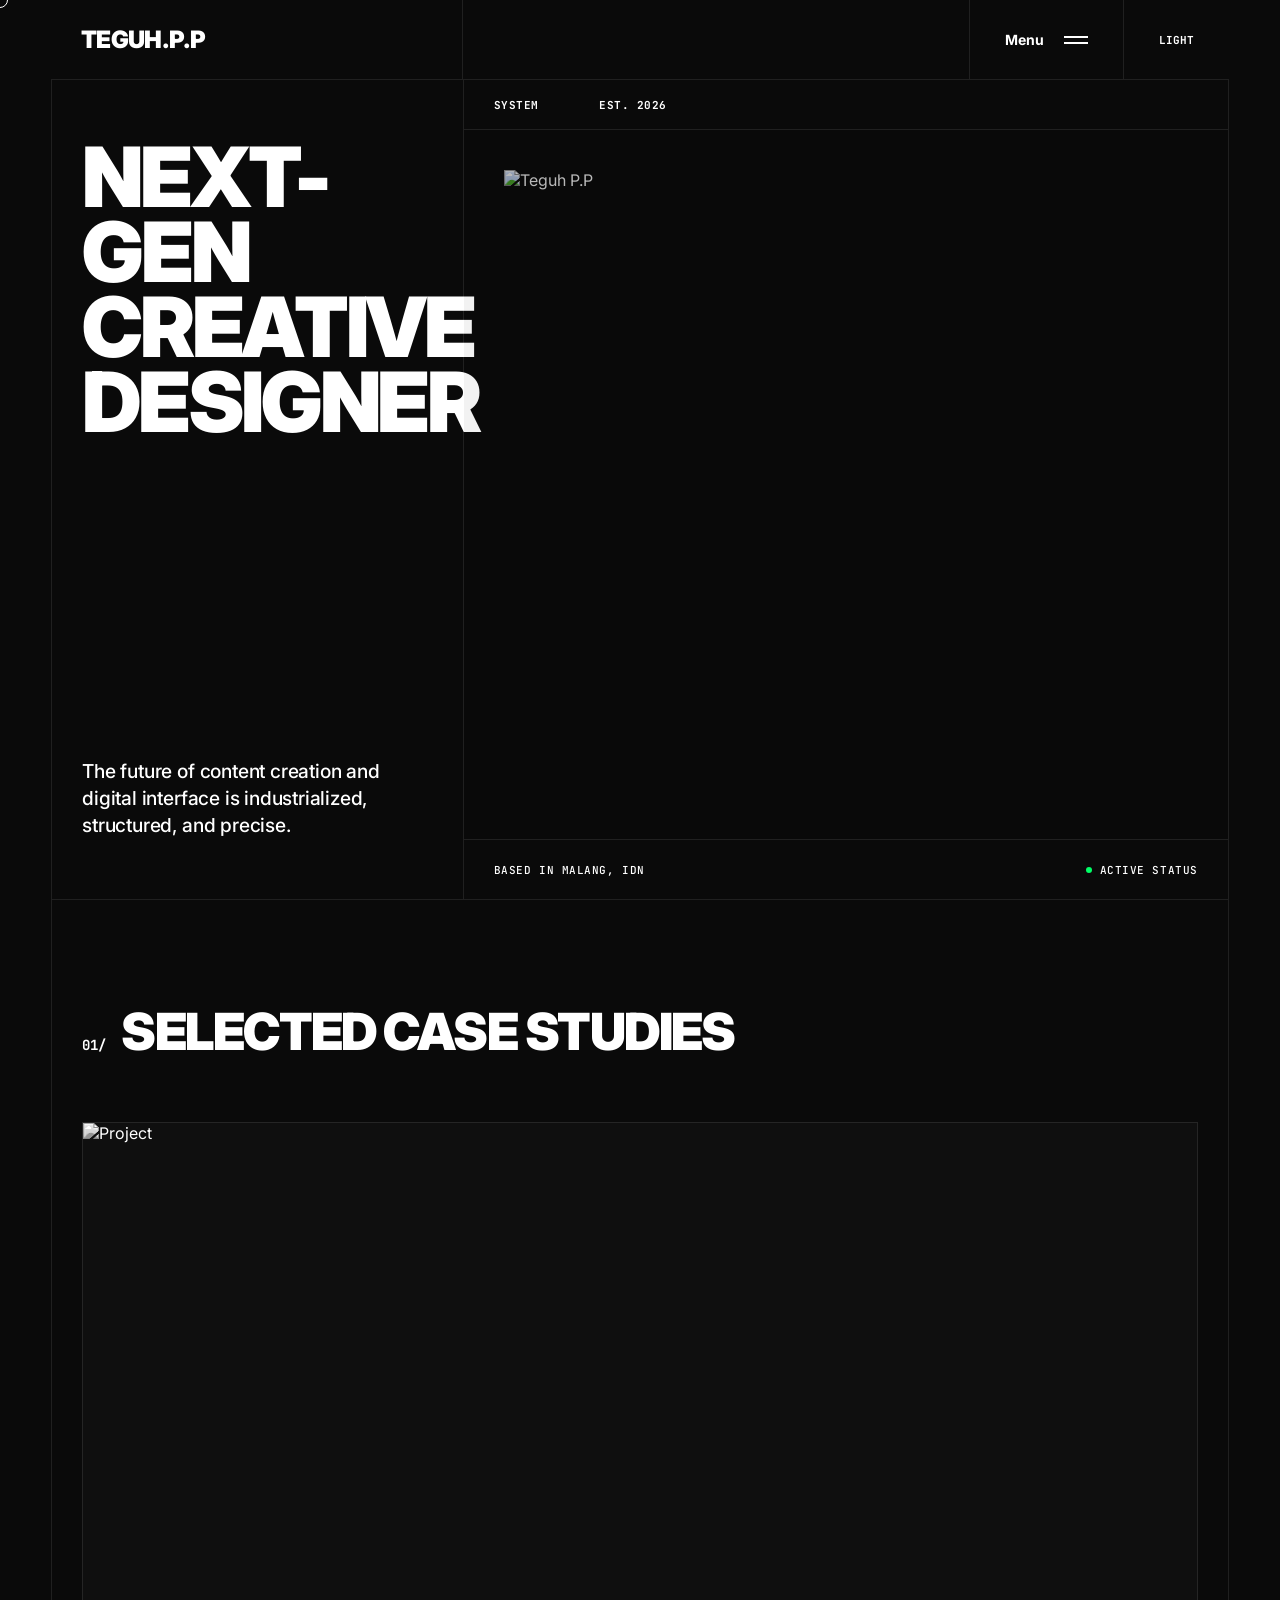
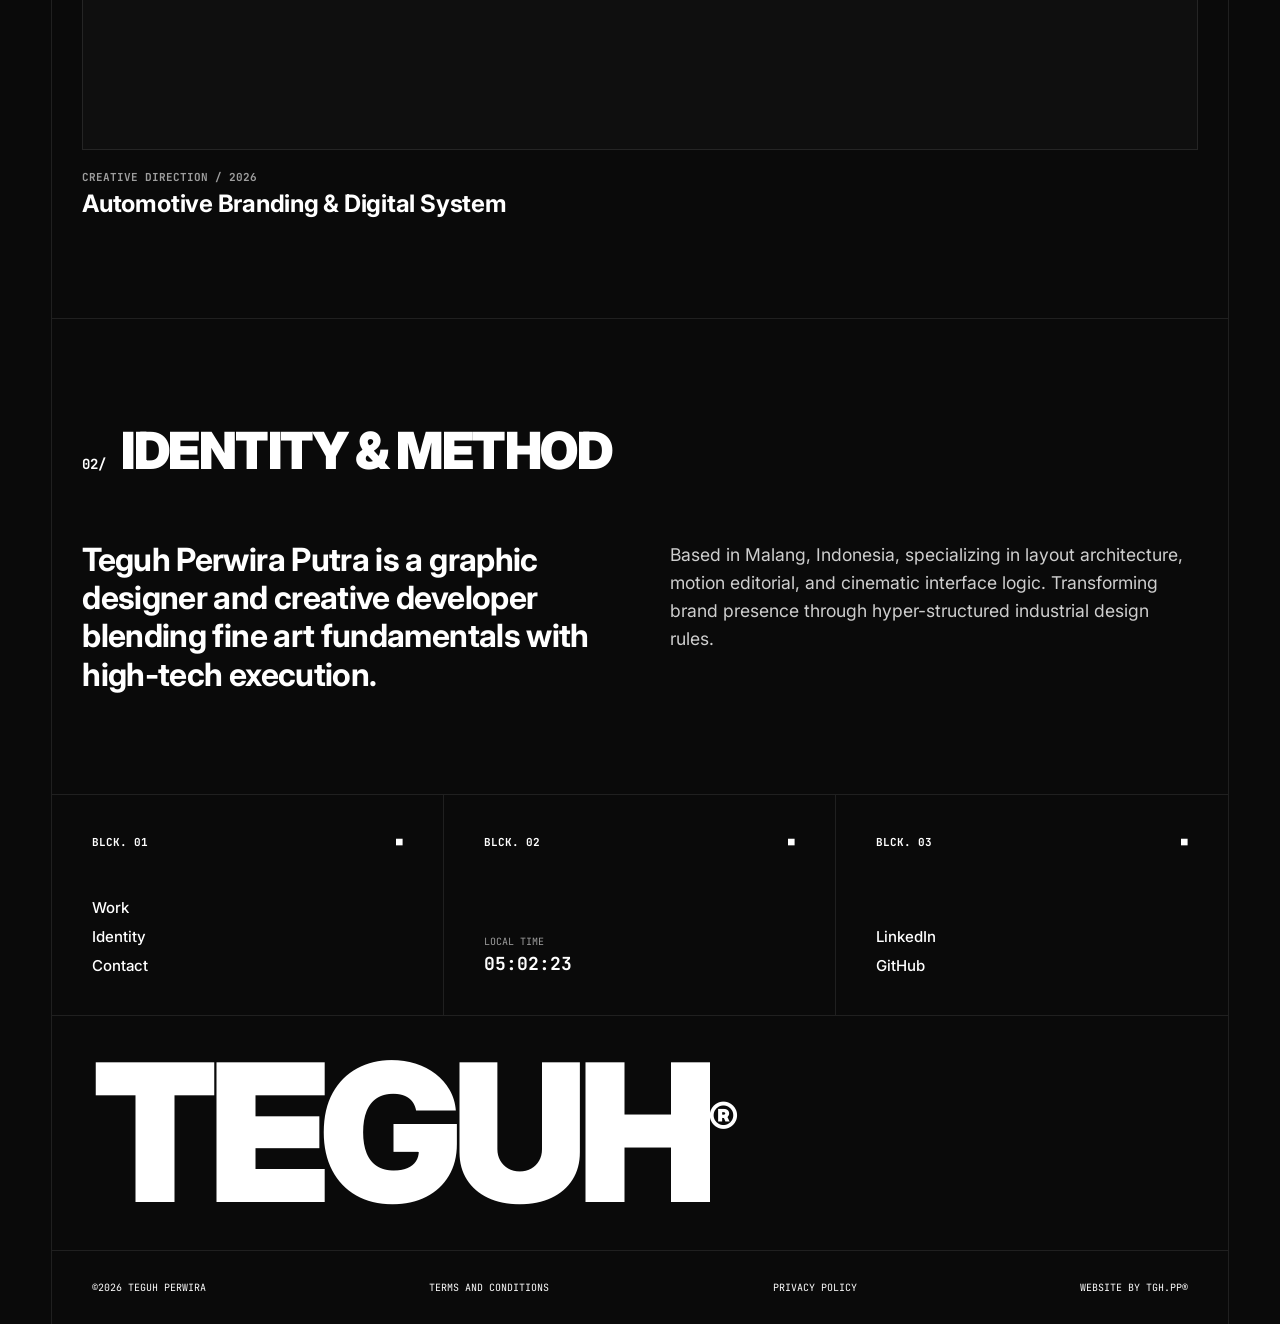
==== index.html @ 25249e23 "Update index.html" ====
<!DOCTYPE html>
<html lang="id" data-theme="dark">
<head>
    <meta charset="UTF-8">
    <meta name="viewport" content="width=device-width, initial-scale=1.0">
    <title>Teguh.P.P | Portfolio</title>
    
    <link rel="icon" type="image/png" href="assets/images/favicon.png">
    
    <link href="https://fonts.googleapis.com/css2?family=Inter:wght@400;700;900&family=JetBrains+Mono:wght@400;500;700&display=swap" rel="stylesheet">
    <link rel="stylesheet" href="style.css">
</head>
<body>
    <div class="noise-overlay"></div>
    <div class="custom-cursor"></div>

    <div class="menu-overlay">
        <div class="menu-overlay-header">
            <a href="#" class="logo-branding" style="padding-left: 30px; display: flex; align-items: center;">
                <img src="assets/images/logo.png" alt="Logo Teguh P.P" style="height: 32px; width: auto;">
            </a>
            <div class="close-menu-btn" id="closeMenu">
                <span class="menu-text">CLOSE</span>
                <div class="close-icon">✕</div>
            </div>
        </div>
        <div class="menu-overlay-content">
            <div class="overlay-grid-cell">
                <span class="cell-index">01/</span>
                <a href="#work" class="overlay-menu-link">SELECTED WORKS</a>
            </div>
            <div class="overlay-grid-cell">
                <span class="cell-index">02/</span>
                <a href="#about" class="overlay-menu-link">ABOUT IDENTITY</a>
            </div>
            <div class="overlay-grid-cell">
                <span class="cell-index">03/</span>
                <a href="mailto:email@kamu.com" class="overlay-menu-link">START PROJECT</a>
            </div>
        </div>
    </div>

    <div class="container">
        
        <nav class="navbar">
            <div class="nav-left">
                <a href="#" class="logo-branding">Teguh.P.P</a>
            </div>
            <div class="nav-right">
                <div class="nav-block-menu" id="openMenu">
                    <span class="menu-text">Menu</span>
                    <div class="burger-icon">
                        <span></span>
                        <span></span>
                    </div>
                </div>
                <button class="theme-toggle-nav" id="themeToggle">LIGHT</button>
            </div>
        </nav>

        <header class="hero-split">
            <div class="hero-left-cell">
                <div class="hero-main-titles">
                    <h1 class="hero-huge-title">Next-Gen</h1>
                    <h1 class="hero-huge-title">Creative</h1>
                    <h1 class="hero-huge-title">Designer</h1>
                </div>
                <div class="hero-left-footer">
                    <p class="hero-sub-paragraph">
                        The future of content creation and digital interface is industrialized, structured, and precise.
                    </p>
                </div>
            </div>

            <div class="hero-right-cell">
                <div class="hero-meta-header">
                    <span class="meta-label">SYSTEM</span>
                    <span class="meta-label">EST. 2026</span>
                </div>
                
                <div class="hero-gif-container">
                    <img src="assets/images/giff.gif" alt="Teguh P.P " class="hero-gif-media">
                </div>
                
                <div class="hero-meta-footer">
                    <div class="meta-info-sub">BASED IN MALANG, IDN</div>
                    <div class="meta-status-wrap">
                        <div class="status-dot"></div>
                        <span class="meta-info-sub">ACTIVE STATUS</span>
                    </div>
                </div>
            </div>
        </header>

        <section id="work" class="section">
            <div class="section-header">
                <span class="section-index">01/</span>
                <h2 class="section-title">Selected Case Studies</h2>
            </div>
            <div class="work-grid">
                <div class="project-card">
                    <div class="work-img-wrapper">
                        <img src="https://images.unsplash.com/photo-1618005182384-a83a8bd57fbe?q=80&width=1200" alt="Project">
                    </div>
                    <div class="project-meta">
                        <span class="label-mono">CREATIVE DIRECTION / 2026</span>
                        <h3>Automotive Branding & Digital System</h3>
                    </div>
                </div>
            </div>
        </section>

        <section id="about" class="section">
            <div class="section-header">
                <span class="section-index">02/</span>
                <h2 class="section-title">Identity & Method</h2>
            </div>
            <div class="about-split">
                <div class="about-left">
                    <p class="about-bold-text">
                        Teguh Perwira Putra is a graphic designer and creative developer blending fine art fundamentals with high-tech execution.
                    </p>
                </div>
                <div class="about-right">
                    <p class="about-description">
                        Based in Malang, Indonesia, specializing in layout architecture, motion editorial, and cinematic interface logic. Transforming brand presence through hyper-structured industrial design rules.
                    </p>
                </div>
            </div>
        </section>

        <footer class="footer">
            <div class="footer-grid">
                <div class="footer-cell">
                    <div class="cell-header"><span class="cell-index">BLCK. 01</span><span class="cell-dot">■</span></div>
                    <div class="cell-links">
                        <a href="#work">Work</a>
                        <a href="#about">Identity</a>
                        <a href="mailto:email@kamu.com">Contact</a>
                    </div>
                </div>
                <div class="footer-cell">
                    <div class="cell-header"><span class="cell-index">BLCK. 02</span><span class="cell-dot">■</span></div>
                    <div class="cell-links">
                        <div class="live-clock-wrapper">
                            <span class="clock-label">LOCAL TIME</span>
                            <span id="liveClock" class="clock-time">00:00:00</span>
                        </div>
                    </div>
                </div>
                <div class="footer-cell">
                    <div class="cell-header"><span class="cell-index">BLCK. 03</span><span class="cell-dot">■</span></div>
                    <div class="cell-links">
                        <a href="https://linkedin.com" target="_blank">LinkedIn</a>
                        <a href="https://github.com" target="_blank">GitHub</a>
                    </div>
                </div>
            </div>
            <div class="footer-brand-wrap">
                <h2 class="footer-brand-text">Teguh<span>®</span></h2>
            </div>
            <div class="footer-meta-bar">
                <div class="meta-item">©2026 TEGUH PERWIRA</div>
                <div class="meta-item">TERMS AND CONDITIONS</div>
                <div class="meta-item">PRIVACY POLICY</div>
                <div class="meta-item">WEBSITE BY TGH.PP®</div>
            </div>
        </footer>

    </div> <button id="backToTop">UP</button>

    <script src="script.js"></script>
</body>
</html>
---- style.css ----
/* ==========================================================================
   1. GLOBAL VARIABLES & CORE STYLES
   ========================================================================== */
:root {
    --bg-color: #0a0a0a;
    --text-color: #ffffff;
    --accent: #00ff66; 
    --border-color: rgba(255, 255, 255, 0.09);
    --font-main: 'Inter', sans-serif;
    --font-mono: 'JetBrains Mono', monospace;
    --padding-x: 4%;
    --ease: cubic-bezier(0.16, 1, 0.3, 1);
    --gif-brightness: brightness(0.7) contrast(1.1);
}

/* THEME SWITCH: LIGHT MODE (BACKGROUND MERAH ENERBLOCK) */
[data-theme="light"] {
    --bg-color: #ff3b30; 
    --text-color: #000000; 
    --accent: #ffffff; 
    --border-color: #000000; 
    --gif-brightness: brightness(0.9) contrast(1);
}

* { margin: 0; padding: 0; box-sizing: border-box; }

body {
    background-color: var(--bg-color);
    color: var(--text-color);
    font-family: var(--font-main);
    transition: background-color 0.5s var(--ease), color 0.5s var(--ease);
    overflow-x: hidden;
    -webkit-font-smoothing: antialiased;
}

.container { 
    width: 100%;
    border-left: 1px solid var(--border-color);
    border-right: 1px solid var(--border-color);
    max-width: calc(100vw - (var(--padding-x) * 2));
    margin: 0 auto;
    transition: border-color 0.5s var(--ease);
}

/* ==========================================================================
   2. FIXED NAVBAR
   ========================================================================== */
.navbar {
    position: fixed;
    top: 0;
    left: var(--padding-x);
    width: calc(100% - (var(--padding-x) * 2));
    height: 80px;
    display: flex;
    z-index: 10000;
    border-bottom: 1px solid var(--border-color);
    background: var(--bg-color);
    transition: all 0.5s var(--ease);
}

.nav-left {
    width: 35%; 
    height: 100%;
    display: flex;
    align-items: center;
    padding-left: 30px;
    border-right: 1px solid var(--border-color);
}

.logo-branding {
    font-family: var(--font-main);
    font-weight: 900;
    font-size: 24px;
    letter-spacing: -0.03em;
    text-transform: uppercase;
    color: var(--text-color);
    text-decoration: none;
}

.nav-right {
    width: 65%;
    height: 100%;
    display: flex;
    justify-content: flex-end;
    align-items: center;
}

.nav-block-menu {
    height: 100%;
    display: flex;
    align-items: center;
    gap: 20px;
    padding: 0 35px;
    border-left: 1px solid var(--border-color);
    cursor: pointer;
}

.menu-text {
    font-family: var(--font-main);
    font-size: 14px;
    font-weight: 700;
}

.burger-icon {
    width: 24px;
    height: 8px;
    display: flex;
    flex-direction: column;
    justify-content: space-between;
}

.burger-icon span {
    display: block;
    width: 100%;
    height: 2px;
    background-color: var(--text-color);
    transition: background-color 0.5s;
}

.theme-toggle-nav {
    background: transparent;
    border: none;
    border-left: 1px solid var(--border-color);
    color: var(--text-color);
    height: 100%;
    padding: 0 35px;
    font-family: var(--font-mono);
    font-size: 11px;
    font-weight: 700;
    cursor: pointer;
    transition: all 0.3s var(--ease);
}
.theme-toggle-nav:hover { background: var(--text-color); color: var(--bg-color); }

/* ==========================================================================
   3. ASIMETRIS SPLIT HERO SECTION
   ========================================================================== */
.hero-split {
    display: flex;
    width: 100%;
    min-height: 100vh;
    padding-top: 80px; 
    border-bottom: 1px solid var(--border-color);
}

.hero-left-cell {
    width: 35%;
    border-right: 1px solid var(--border-color);
    padding: 60px 30px;
    display: flex;
    flex-direction: column;
    justify-content: space-between; 
}

.hero-main-titles {
    display: flex;
    flex-direction: column;
}

.hero-huge-title {
    font-family: var(--font-main);
    font-size: clamp(2.5rem, 6.5vw, 6rem);
    font-weight: 900;
    line-height: 0.9;
    letter-spacing: -0.04em;
    text-transform: uppercase;
    margin: 0;
}

.hero-left-footer {
    margin-top: 40px;
}

.hero-sub-paragraph {
    font-size: clamp(1rem, 1.5vw, 1.3rem);
    line-height: 1.4;
    font-weight: 500;
    letter-spacing: -0.01em;
}

.hero-right-cell {
    width: 65%;
    display: flex;
    flex-direction: column;
}

.hero-meta-header {
    width: 100%;
    height: 50px;
    border-bottom: 1px solid var(--border-color);
    display: flex;
    align-items: center;
    padding: 0 30px;
    gap: 60px;
}

.meta-label {
    font-family: var(--font-mono);
    font-size: 11px;
    font-weight: 700;
    letter-spacing: 0.05em;
}

.hero-gif-container {
    flex-grow: 1; 
    width: 100%;
    position: relative;
    overflow: hidden;
    background-color: rgba(0,0,0,0.05);
    display: flex;
    align-items: center;
    justify-content: center;
    padding: 40px;
}

.hero-gif-media {
    width: 100%;
    height: 100%;
    object-fit: contain; 
    filter: var(--gif-brightness);
    transition: filter 0.5s var(--ease);
}

.hero-meta-footer {
    width: 100%;
    height: 60px;
    border-top: 1px solid var(--border-color);
    display: flex;
    justify-content: space-between;
    align-items: center;
    padding: 0 30px;
}

.meta-info-sub {
    font-family: var(--font-mono);
    font-size: 11px;
    font-weight: 500;
    letter-spacing: 0.05em;
}

.meta-status-wrap {
    display: flex;
    align-items: center;
    gap: 8px;
}

.status-dot {
    width: 6px; height: 6px;
    background-color: var(--accent);
    border-radius: 50%;
}

/* ==========================================================================
   4. SECTIONS CONTENT (WORK & ABOUT)
   ========================================================================== */
.section {
    width: 100%;
    padding: 100px 30px; 
    border-bottom: 1px solid var(--border-color);
}

.section-header {
    display: flex;
    align-items: baseline;
    gap: 15px;
    margin-bottom: 60px;
}

.section-index {
    font-family: var(--font-mono);
    font-size: 14px;
    font-weight: 700;
}

.section-title {
    font-family: var(--font-main);
    font-size: clamp(2rem, 4vw, 4rem);
    font-weight: 900;
    text-transform: uppercase;
    letter-spacing: -0.03em;
}

/* WORK PORTFOLIO GRID */
.work-grid {
    display: grid;
    grid-template-columns: 1fr; 
    width: 100%;
}

.project-card {
    width: 100%;
    cursor: pointer;
}

.work-img-wrapper {
    width: 100%;
    height: auto;
    aspect-ratio: 16 / 9; 
    overflow: hidden;
    border: 1px solid var(--border-color);
    background-color: rgba(255,255,255,0.02);
}

.work-img-wrapper img {
    width: 100%;
    height: 100%;
    object-fit: cover;
    filter: grayscale(1); 
    transition: filter 0.6s var(--ease), transform 0.6s var(--ease);
}

.project-card:hover .work-img-wrapper img {
    filter: grayscale(0); 
    transform: scale(1.02); 
}

.project-meta {
    margin-top: 20px;
    display: flex;
    flex-direction: column;
    gap: 5px;
}

.label-mono {
    font-family: var(--font-mono);
    font-size: 11px;
    font-weight: 700;
    opacity: 0.6;
}

.project-meta h3 {
    font-family: var(--font-main);
    font-size: 24px;
    font-weight: 700;
    letter-spacing: -0.01em;
}

/* ABOUT IDENTITY SPLIT */
.about-split {
    display: flex;
    width: 100%;
    gap: 60px;
    margin-top: 40px;
}

.about-left { width: 50%; }
.about-right { width: 50%; }

.about-bold-text {
    font-size: clamp(1.5rem, 2.5vw, 2.5rem);
    font-weight: 700;
    line-height: 1.2;
    letter-spacing: -0.02em;
}

.about-description {
    font-size: 1.1rem;
    line-height: 1.6;
    opacity: 0.8;
}

/* ==========================================================================
   5. FULL-SCREEN MENU OVERLAY SYSTEM
   ========================================================================== */
.menu-overlay {
    position: fixed;
    top: -100%; 
    left: 0;
    width: 100vw;
    height: 100vh;
    background-color: var(--bg-color);
    z-index: 20000; 
    display: flex;
    flex-direction: column;
    transition: top 0.6s cubic-bezier(0.85, 0, 0.15, 1); 
    border-bottom: 1px solid var(--border-color);
}

.menu-overlay.active {
    top: 0;
}

.menu-overlay-header {
    width: 100%;
    height: 80px;
    display: flex;
    justify-content: space-between;
    align-items: center;
    border-bottom: 1px solid var(--border-color);
}

.close-menu-btn {
    height: 100%;
    display: flex;
    align-items: center;
    gap: 20px;
    padding: 0 35px;
    border-left: 1px solid var(--border-color);
    cursor: pointer;
}

.close-icon {
    font-size: 16px;
    font-weight: bold;
}

.menu-overlay-content {
    flex-grow: 1;
    display: grid;
    grid-template-columns: repeat(3, 1fr); 
    width: 100%;
}

.overlay-grid-cell {
    padding: 60px 40px;
    display: flex;
    flex-direction: column;
    justify-content: flex-end; 
    gap: 20px;
}

.overlay-grid-cell:not(:last-child) {
    border-right: 1px solid var(--border-color);
}

.overlay-menu-link {
    font-family: var(--font-main);
    font-size: clamp(2rem, 4vw, 3.5rem);
    font-weight: 900;
    text-transform: uppercase;
    color: var(--text-color);
    text-decoration: none;
    line-height: 1;
    transition: opacity 0.3s, transform 0.3s var(--ease);
}

.overlay-menu-link:hover {
    opacity: 0.5;
    transform: translateY(-5px);
}

/* ==========================================================================
   6. GLOBAL FOOTER
   ========================================================================== */
.footer { position: relative; width: 100%; background-color: var(--bg-color); z-index: 10; display: flex; flex-direction: column; transition: background-color 0.5s; }
.footer-grid { display: grid; grid-template-columns: repeat(3, 1fr); width: 100%; border-bottom: 1px solid var(--border-color); }
.footer-cell { padding: 40px; min-height: 220px; display: flex; flex-direction: column; justify-content: space-between; }
.footer-cell:not(:last-child) { border-right: 1px solid var(--border-color); }
.cell-header { display: flex; justify-content: space-between; align-items: center; font-family: var(--font-mono); font-size: 11px; font-weight: 700; }
.cell-links { display: flex; flex-direction: column; gap: 10px; margin-top: 30px; }
.cell-links a { text-decoration: none; color: var(--text-color); font-size: 15px; font-weight: 500; }
.live-clock-wrapper { display: flex; flex-direction: column; gap: 4px; }
.clock-label { font-family: var(--font-mono); font-size: 10px; opacity: 0.6; }
.clock-time { font-family: var(--font-mono); font-size: 18px; font-weight: 700; }
.footer-brand-wrap { width: 100%; padding: 40px; border-bottom: 1px solid var(--border-color); }
.footer-brand-text { font-family: var(--font-main); font-size: clamp(4rem, 15vw, 12rem); font-weight: 900; line-height: 0.8; letter-spacing: -0.05em; text-transform: uppercase; }
.footer-brand-text span { font-size: 0.25em; vertical-align: super; }
.footer-meta-bar { width: 100%; padding: 30px 40px; display: flex; justify-content: space-between; font-family: var(--font-mono); font-size: 10px; }

/* ==========================================================================
   7. BACK TO TOP & UTILITIES
   ========================================================================== */
#backToTop { position: fixed; bottom: 40px; right: 40px; width: 45px; height: 45px; background: var(--text-color); color: var(--bg-color); border: 1px solid var(--border-color); font-family: var(--font-mono); font-size: 10px; font-weight: bold; opacity: 0; visibility: hidden; z-index: 9999; cursor: pointer; transition: opacity 0.4s var(--ease), visibility 0.4s var(--ease); }
#backToTop.show { opacity: 1; visibility: visible; }
.noise-overlay { position: fixed; inset: 0; background: url('https://grainy-gradients.vercel.app/noise.svg'); opacity: 0.04; pointer-events: none; z-index: 9000; }
.custom-cursor { width: 16px; height: 16px; border: 1px solid var(--text-color); border-radius: 50%; position: fixed; pointer-events: none; z-index: 11000; display: none; }
@media (min-width: 1024px) { .custom-cursor { display: block; } }

/* ==========================================================================
   8. MEDIA QUERIES (RESPONSIVE MOBILE LOGIC) - SATU PINTU UTAMA
   ========================================================================== */
@media (max-width: 992px) {
    /* Layout Utama & Container */
    .container { max-width: 100%; border-left: none; border-right: none; }
    .navbar { left: 0; width: 100%; }
    .nav-left { width: 50%; } 
    .nav-right { width: 50%; }
    
    /* Hero Section */
    .hero-split { flex-direction: column; }
    .hero-left-cell { width: 100%; border-right: none; border-bottom: 1px solid var(--border-color); padding: 40px 20px; }
    .hero-right-cell { width: 100%; }
    
    /* Content Sections */
    .about-split { flex-direction: column; gap: 30px; }
    .about-left, .about-right { width: 100%; }
    .section { padding: 60px 20px; }
    
    /* Menu Tirai Overlay */
    .menu-overlay-content { grid-template-columns: 1fr; }
    .overlay-grid-cell { padding: 30px 20px; min-height: 120px; justify-content: center; }
    .overlay-grid-cell:not(:last-child) { border-right: none; border-bottom: 1px solid var(--border-color); }
    
    /* Footer */
    .footer-grid { grid-template-columns: 1fr; }
    .footer-cell { min-height: auto; border-bottom: 1px solid var(--border-color); padding: 30px 20px; }
    .footer-cell:not(:last-child) { border-right: none; }
    .footer-meta-bar { flex-direction: column; gap: 10px; padding: 30px 20px; }
}
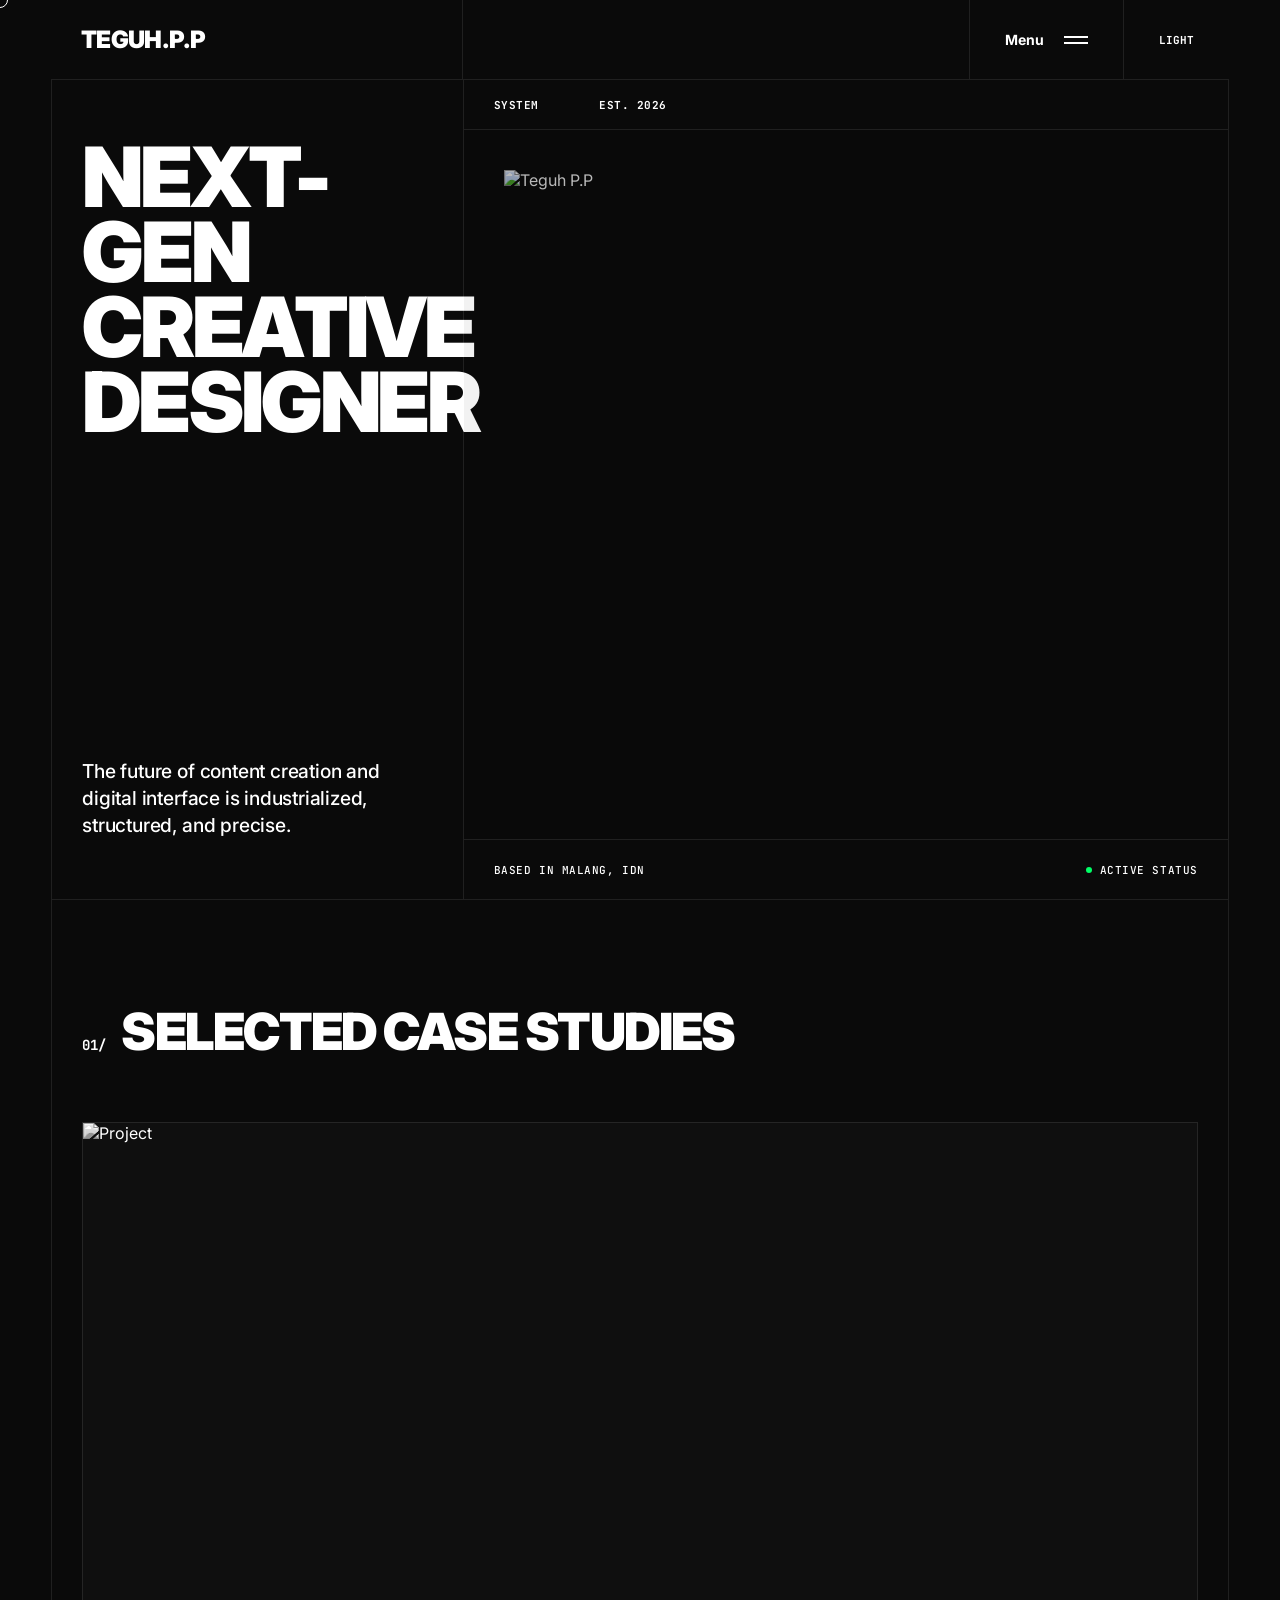
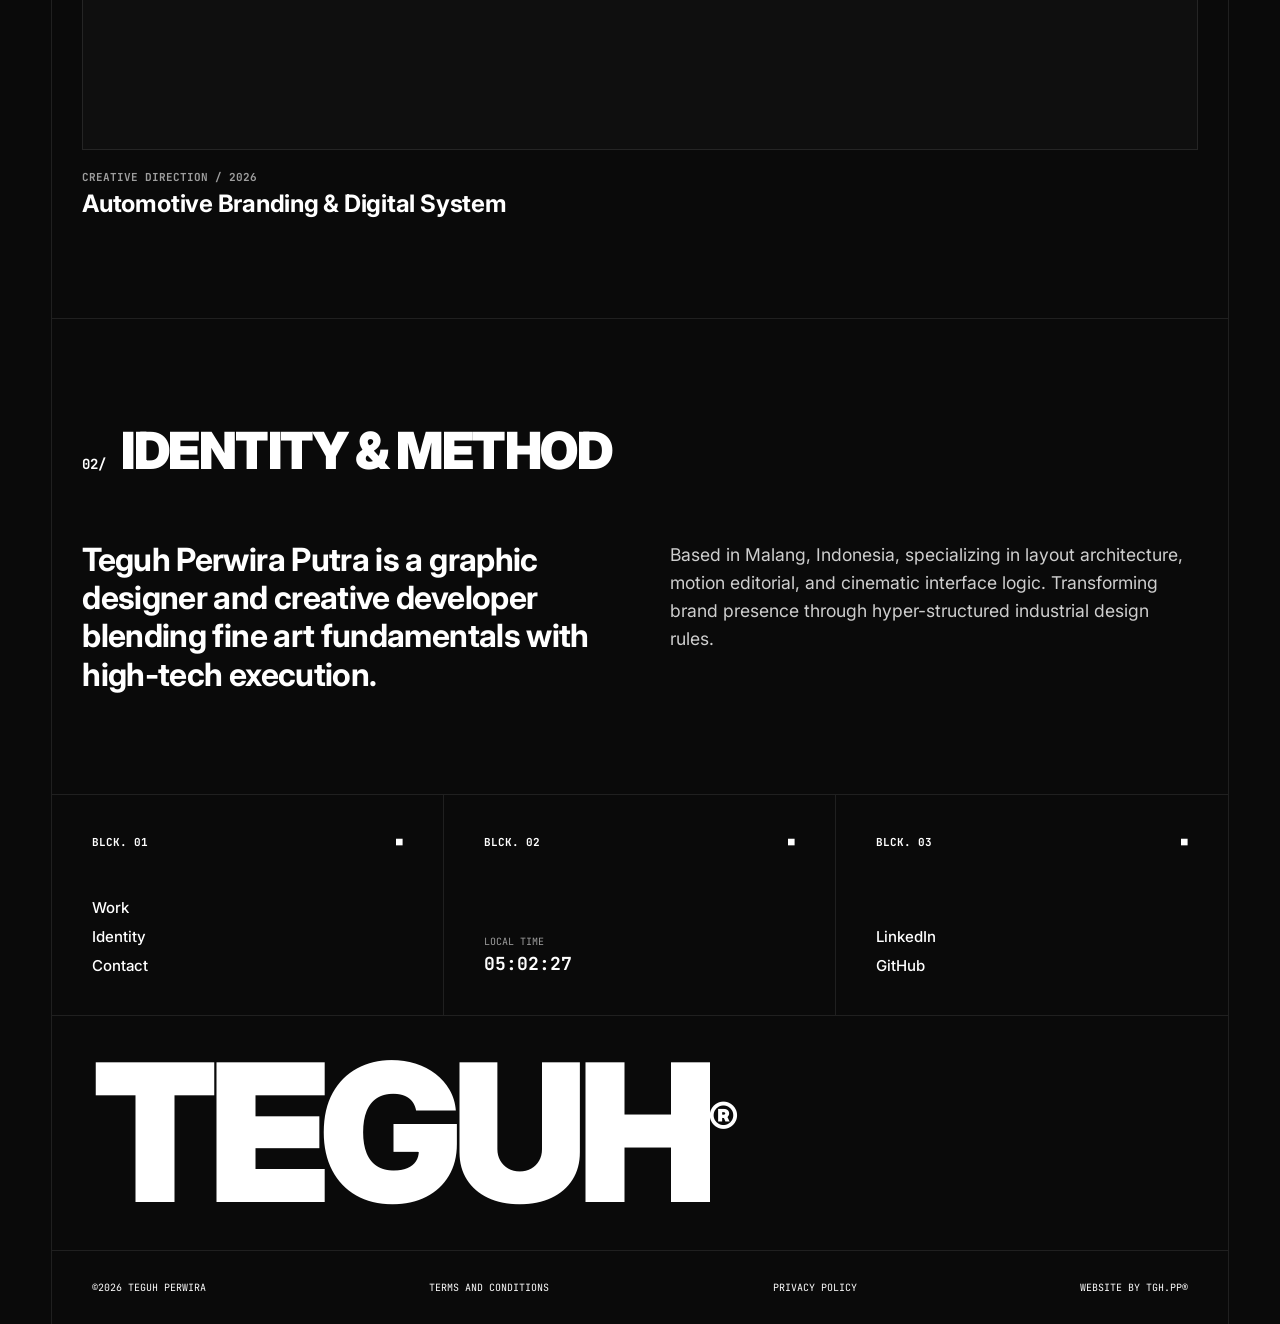
==== commit f352df07: "Update index.html" ====
--- a/index.html
+++ b/index.html
@@ -8,7 +8,7 @@
     <link rel="icon" type="image/png" href="assets/images/favicon.png">
     
     <link href="https://fonts.googleapis.com/css2?family=Inter:wght@400;700;900&family=JetBrains+Mono:wght@400;500;700&display=swap" rel="stylesheet">
-    <link rel="stylesheet" href="style.css">
+    <link rel="stylesheet" href="style.css?v=1.1">
 </head>
 <body>
     <div class="noise-overlay"></div>
--- a/style.css
+++ b/style.css
@@ -470,30 +470,172 @@
    8. MEDIA QUERIES (RESPONSIVE MOBILE LOGIC) - SATU PINTU UTAMA
    ========================================================================== */
 @media (max-width: 992px) {
-    /* Layout Utama & Container */
-    .container { max-width: 100%; border-left: none; border-right: none; }
-    .navbar { left: 0; width: 100%; }
-    .nav-left { width: 50%; } 
-    .nav-right { width: 50%; }
-    
-    /* Hero Section */
-    .hero-split { flex-direction: column; }
-    .hero-left-cell { width: 100%; border-right: none; border-bottom: 1px solid var(--border-color); padding: 40px 20px; }
-    .hero-right-cell { width: 100%; }
-    
-    /* Content Sections */
-    .about-split { flex-direction: column; gap: 30px; }
-    .about-left, .about-right { width: 100%; }
-    .section { padding: 60px 20px; }
-    
-    /* Menu Tirai Overlay */
-    .menu-overlay-content { grid-template-columns: 1fr; }
-    .overlay-grid-cell { padding: 30px 20px; min-height: 120px; justify-content: center; }
-    .overlay-grid-cell:not(:last-child) { border-right: none; border-bottom: 1px solid var(--border-color); }
-    
-    /* Footer */
-    .footer-grid { grid-template-columns: 1fr; }
-    .footer-cell { min-height: auto; border-bottom: 1px solid var(--border-color); padding: 30px 20px; }
-    .footer-cell:not(:last-child) { border-right: none; }
-    .footer-meta-bar { flex-direction: column; gap: 10px; padding: 30px 20px; }
-}
+    /* 8.1 Layout Utama & Container */
+    .container { 
+        max-width: 100%; 
+        border-left: none; 
+        border-right: none; 
+    }
+    
+    /* 8.2 Navbar & Atribut (PERBAIKAN TOTAL DI SINI) */
+    .navbar { 
+        left: 0; 
+        width: 100%; 
+        height: 70px; /* Sedikit lebih ramping di mobile */
+        display: flex;
+        align-items: center;
+        background: var(--bg-color);
+    }
+    .nav-left { 
+        width: 50%; 
+        height: 100%;
+        display: flex;
+        align-items: center;
+        padding-left: 20px; 
+        border-right: 1px solid var(--border-color);
+    } 
+    .logo-branding {
+        font-size: 18px; /* Mengecilkan teks logo agar tidak sesak */
+    }
+    .nav-right { 
+        width: 50%; 
+        height: 100%;
+        display: flex;
+        justify-content: flex-end;
+        align-items: center;
+    }
+    .nav-block-menu {
+        height: 100%;
+        display: flex;
+        align-items: center;
+        gap: 10px;
+        padding: 0 15px; /* Mengurangi padding masif desktop (35px) */
+    }
+    .menu-text {
+        font-size: 12px;
+        display: block !important; /* Memaksa teks menu tetap tampil */
+    }
+    .burger-icon {
+        width: 20px;
+        height: 8px;
+    }
+    .theme-toggle-nav {
+        height: 100%;
+        padding: 0 15px;
+        font-size: 11px;
+        border-left: 1px solid var(--border-color);
+    }
+    
+    /* 8.3 Hero Section (Konversi dari Split Samping ke Tumpuk Vertikal) */
+    .hero-split { 
+        flex-direction: column; 
+        padding-top: 70px; /* Sinkron dengan tinggi navbar mobile */
+    }
+    
+    .hero-left-cell { 
+        width: 100%; 
+        border-right: none; 
+        border-bottom: 1px solid var(--border-color); 
+        padding: 40px 20px; 
+    }
+    
+    .hero-right-cell { 
+        width: 100%; 
+    }
+    
+    /* Meta bar di mobile agar jaraknya tidak terlalu longgar */
+    .hero-meta-header {
+        height: 45px;
+        padding: 0 20px;
+        gap: 30px;
+    }
+    .hero-meta-footer {
+        height: 50px;
+        padding: 0 20px;
+    }
+    
+    .hero-gif-container {
+        padding: 20px;
+        min-height: 280px; /* Menjaga proporsi GIF di layar vertical */
+    }
+    
+    /* 8.4 Content Sections & Grid */
+    .section { 
+        padding: 60px 20px; 
+    }
+    .section-header {
+        margin-bottom: 35px;
+    }
+    .about-split { 
+        flex-direction: column; 
+        gap: 25px; 
+        margin-top: 20px;
+    }
+    .about-left, .about-right { 
+        width: 100%; 
+    }
+    
+    /* 8.5 Menu Tirai Overlay (Disesuaikan dengan logo.png & closeMenu) */
+    .menu-overlay-header {
+        height: 70px; /* Imbang dengan navbar mobile */
+    }
+    .menu-overlay-header .logo-branding {
+        padding-left: 20px !important; /* Menjaga keselarasan posisi logo kiri */
+    }
+    .close-menu-btn {
+        padding: 0 20px;
+    }
+    
+    .menu-overlay-content { 
+        grid-template-columns: 1fr; /* Menjadi 1 kolom memanjang ke bawah */
+    }
+    .overlay-grid-cell { 
+        padding: 25px 20px; 
+        min-height: auto; 
+        justify-content: center; 
+        gap: 8px;
+    }
+    .overlay-grid-cell:not(:last-child) { 
+        border-right: none; 
+        border-bottom: 1px solid var(--border-color); 
+    }
+    .overlay-menu-link {
+        font-size: clamp(1.8rem, 6vw, 2.5rem); /* Ukuran teks link menu yang pas untuk disentuh jari */
+    }
+    
+    /* 8.6 Global Footer Layout */
+    .footer-grid { 
+        grid-template-columns: 1fr; /* Tiga block menu footer menumpuk rapi */
+    }
+    .footer-cell { 
+        min-height: auto; 
+        border-bottom: 1px solid var(--border-color); 
+        padding: 30px 20px; 
+    }
+    .footer-cell:not(:last-child) { 
+        border-right: none; 
+    }
+    .cell-links {
+        margin-top: 20px;
+    }
+    
+    .footer-brand-wrap {
+        padding: 30px 20px;
+    }
+    .footer-meta-bar { 
+        flex-direction: column; 
+        gap: 12px; 
+        padding: 30px 20px; 
+    }
+    
+    /* 8.7 Utilities Mobile (Back to Top & Cursor) */
+    #backToTop {
+        bottom: 20px;
+        right: 20px; /* Posisi nyaman di pojok kanan bawah layar hp untuk jempol */
+        width: 40px;
+        height: 40px;
+    }
+    .custom-cursor {
+        display: none !important; /* Mematikan cursor lingkaran agar tidak mengganggu touch system bawaan hp */
+    }
+}
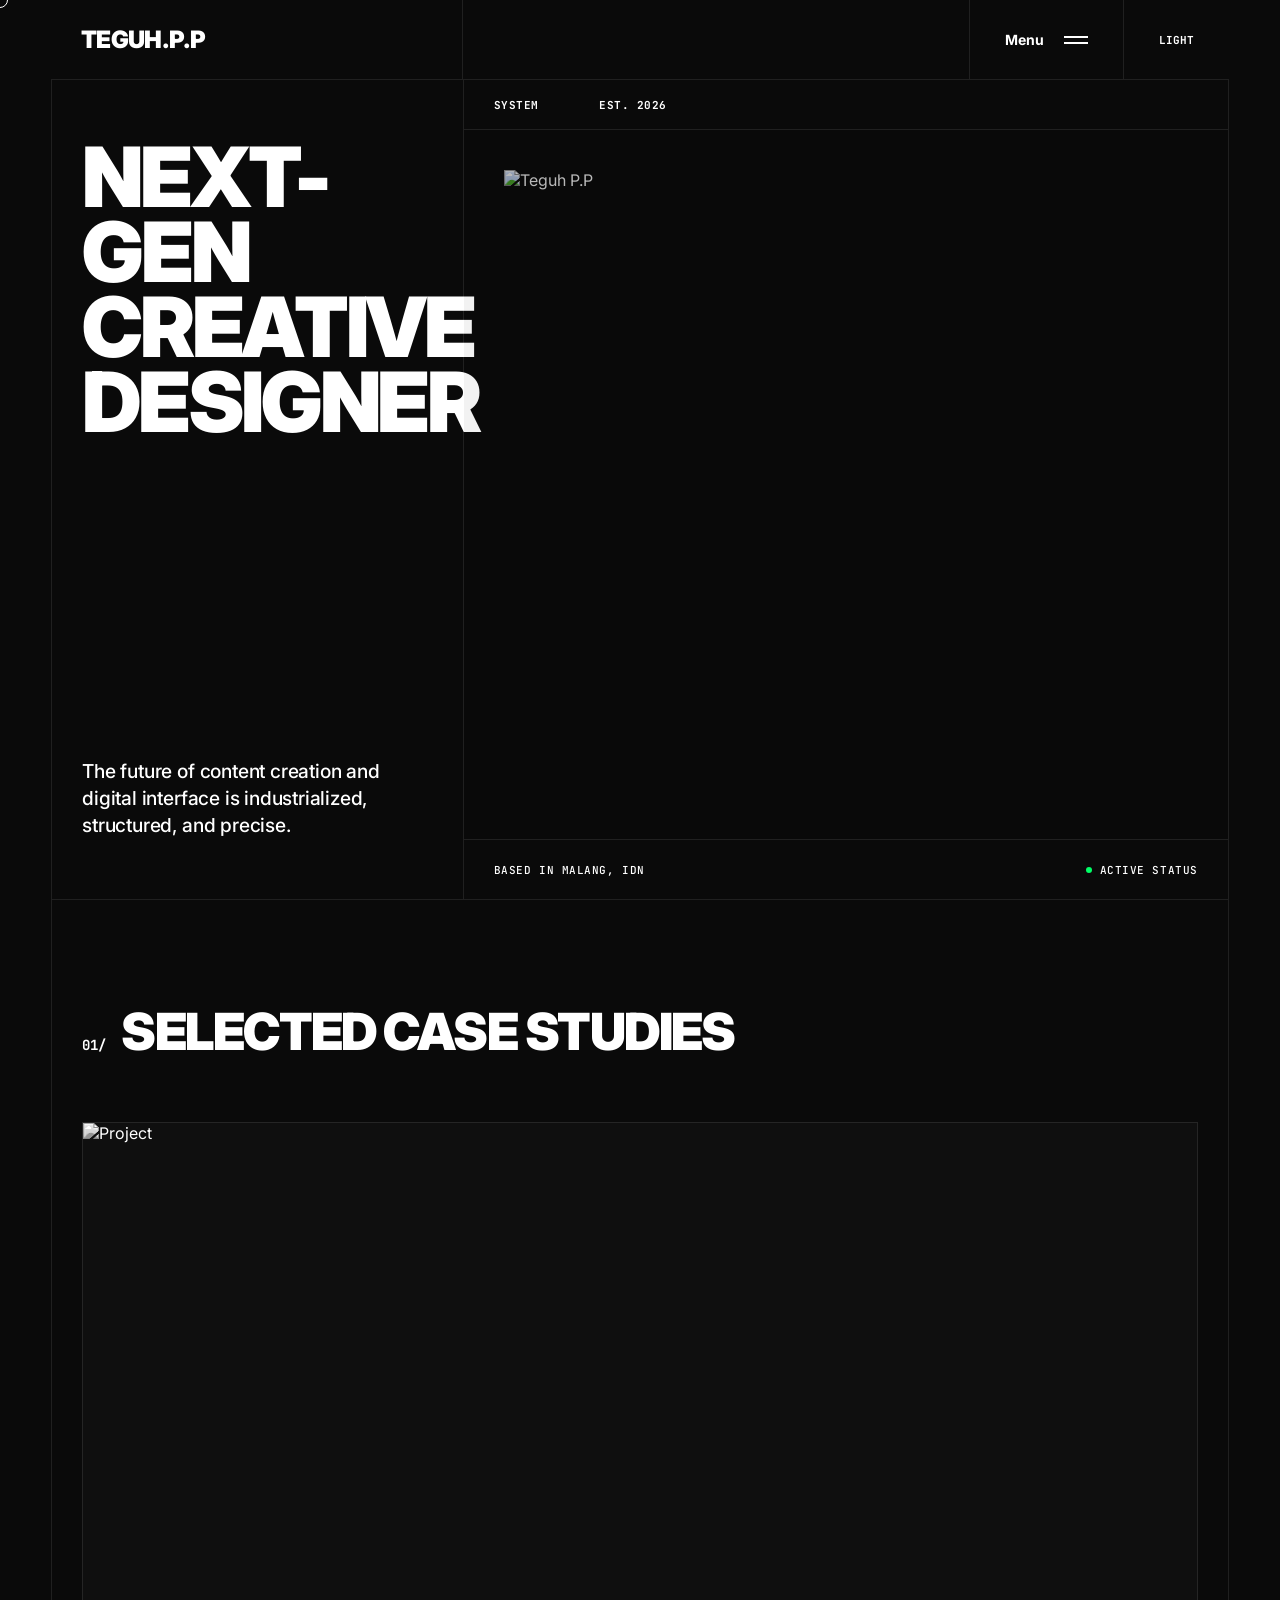
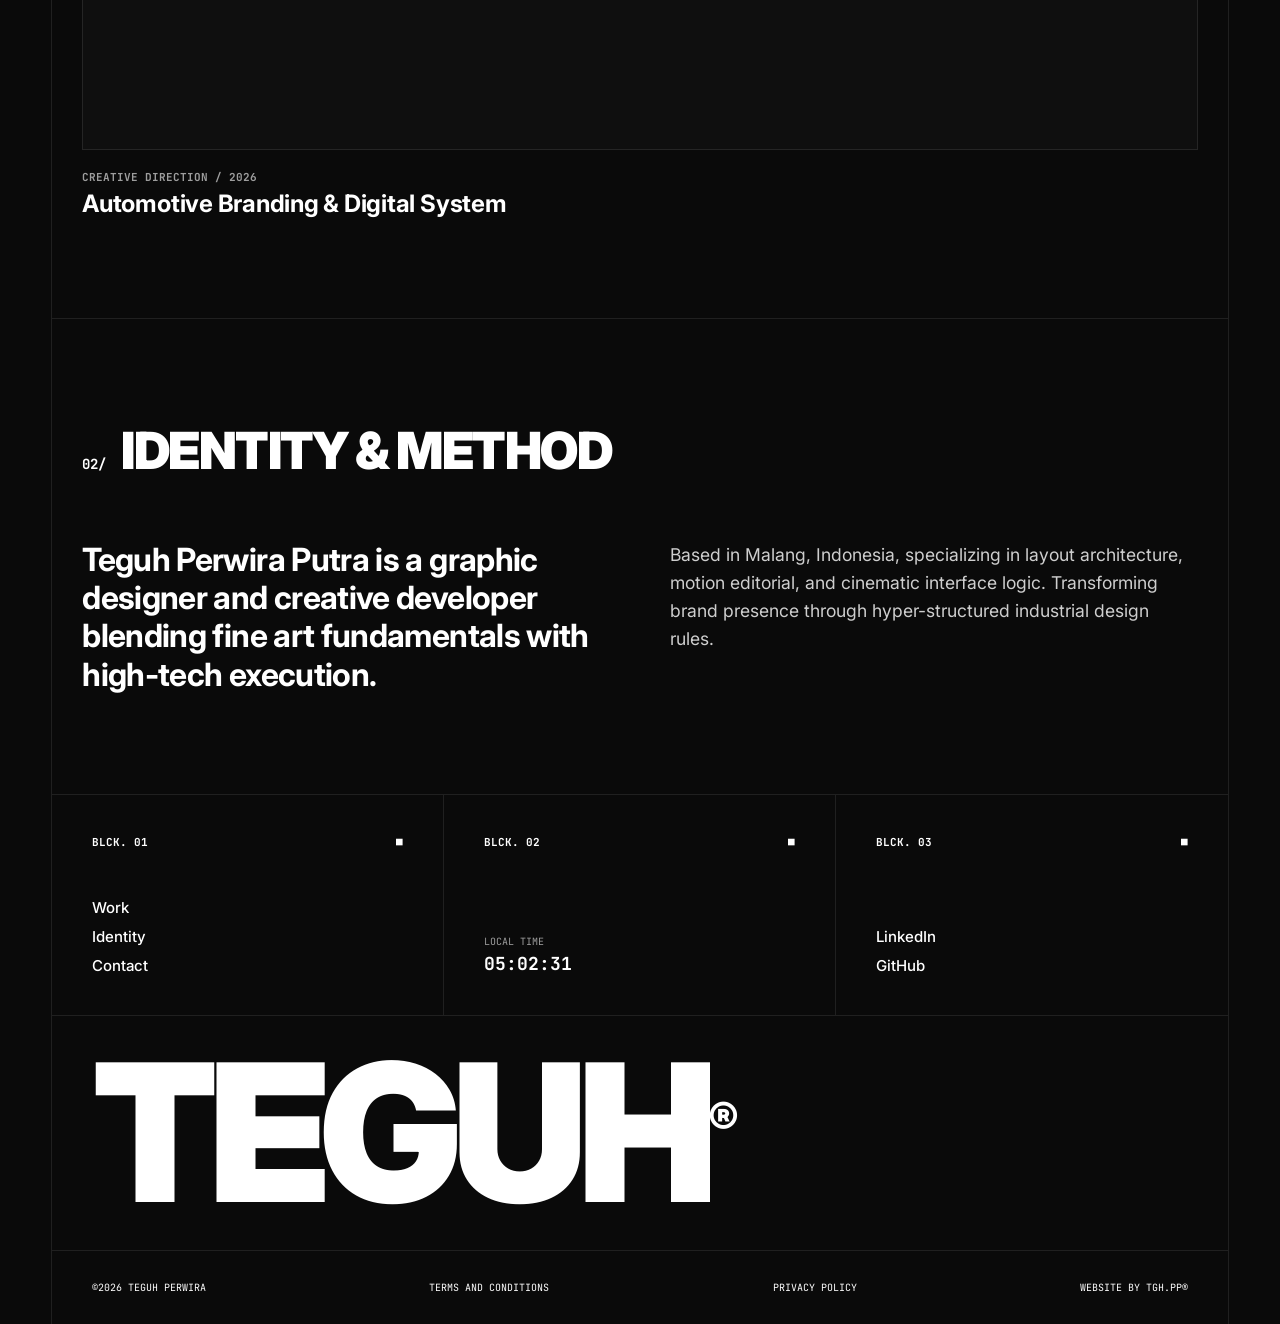
==== commit a2e19891: "Update index.html" ====
--- a/index.html
+++ b/index.html
@@ -8,7 +8,10 @@
     <link rel="icon" type="image/png" href="assets/images/favicon.png">
     
     <link href="https://fonts.googleapis.com/css2?family=Inter:wght@400;700;900&family=JetBrains+Mono:wght@400;500;700&display=swap" rel="stylesheet">
-    <link rel="stylesheet" href="style.css?v=1.1">
+    
+    <link rel="stylesheet" href="style.css">
+    
+    <link rel="stylesheet" href="mobile.css" media="screen and (max-width: 992px)">
 </head>
 <body>
     <div class="noise-overlay"></div>
--- a/style.css
+++ b/style.css
@@ -470,172 +470,30 @@
    8. MEDIA QUERIES (RESPONSIVE MOBILE LOGIC) - SATU PINTU UTAMA
    ========================================================================== */
 @media (max-width: 992px) {
-    /* 8.1 Layout Utama & Container */
-    .container { 
-        max-width: 100%; 
-        border-left: none; 
-        border-right: none; 
-    }
+    /* Layout Utama & Container */
+    .container { max-width: 100%; border-left: none; border-right: none; }
+    .navbar { left: 0; width: 100%; }
+    .nav-left { width: 50%; } 
+    .nav-right { width: 50%; }
     
-    /* 8.2 Navbar & Atribut (PERBAIKAN TOTAL DI SINI) */
-    .navbar { 
-        left: 0; 
-        width: 100%; 
-        height: 70px; /* Sedikit lebih ramping di mobile */
-        display: flex;
-        align-items: center;
-        background: var(--bg-color);
-    }
-    .nav-left { 
-        width: 50%; 
-        height: 100%;
-        display: flex;
-        align-items: center;
-        padding-left: 20px; 
-        border-right: 1px solid var(--border-color);
-    } 
-    .logo-branding {
-        font-size: 18px; /* Mengecilkan teks logo agar tidak sesak */
-    }
-    .nav-right { 
-        width: 50%; 
-        height: 100%;
-        display: flex;
-        justify-content: flex-end;
-        align-items: center;
-    }
-    .nav-block-menu {
-        height: 100%;
-        display: flex;
-        align-items: center;
-        gap: 10px;
-        padding: 0 15px; /* Mengurangi padding masif desktop (35px) */
-    }
-    .menu-text {
-        font-size: 12px;
-        display: block !important; /* Memaksa teks menu tetap tampil */
-    }
-    .burger-icon {
-        width: 20px;
-        height: 8px;
-    }
-    .theme-toggle-nav {
-        height: 100%;
-        padding: 0 15px;
-        font-size: 11px;
-        border-left: 1px solid var(--border-color);
-    }
+    /* Hero Section */
+    .hero-split { flex-direction: column; }
+    .hero-left-cell { width: 100%; border-right: none; border-bottom: 1px solid var(--border-color); padding: 40px 20px; }
+    .hero-right-cell { width: 100%; }
     
-    /* 8.3 Hero Section (Konversi dari Split Samping ke Tumpuk Vertikal) */
-    .hero-split { 
-        flex-direction: column; 
-        padding-top: 70px; /* Sinkron dengan tinggi navbar mobile */
-    }
+    /* Content Sections */
+    .about-split { flex-direction: column; gap: 30px; }
+    .about-left, .about-right { width: 100%; }
+    .section { padding: 60px 20px; }
     
-    .hero-left-cell { 
-        width: 100%; 
-        border-right: none; 
-        border-bottom: 1px solid var(--border-color); 
-        padding: 40px 20px; 
-    }
+    /* Menu Tirai Overlay */
+    .menu-overlay-content { grid-template-columns: 1fr; }
+    .overlay-grid-cell { padding: 30px 20px; min-height: 120px; justify-content: center; }
+    .overlay-grid-cell:not(:last-child) { border-right: none; border-bottom: 1px solid var(--border-color); }
     
-    .hero-right-cell { 
-        width: 100%; 
-    }
-    
-    /* Meta bar di mobile agar jaraknya tidak terlalu longgar */
-    .hero-meta-header {
-        height: 45px;
-        padding: 0 20px;
-        gap: 30px;
-    }
-    .hero-meta-footer {
-        height: 50px;
-        padding: 0 20px;
-    }
-    
-    .hero-gif-container {
-        padding: 20px;
-        min-height: 280px; /* Menjaga proporsi GIF di layar vertical */
-    }
-    
-    /* 8.4 Content Sections & Grid */
-    .section { 
-        padding: 60px 20px; 
-    }
-    .section-header {
-        margin-bottom: 35px;
-    }
-    .about-split { 
-        flex-direction: column; 
-        gap: 25px; 
-        margin-top: 20px;
-    }
-    .about-left, .about-right { 
-        width: 100%; 
-    }
-    
-    /* 8.5 Menu Tirai Overlay (Disesuaikan dengan logo.png & closeMenu) */
-    .menu-overlay-header {
-        height: 70px; /* Imbang dengan navbar mobile */
-    }
-    .menu-overlay-header .logo-branding {
-        padding-left: 20px !important; /* Menjaga keselarasan posisi logo kiri */
-    }
-    .close-menu-btn {
-        padding: 0 20px;
-    }
-    
-    .menu-overlay-content { 
-        grid-template-columns: 1fr; /* Menjadi 1 kolom memanjang ke bawah */
-    }
-    .overlay-grid-cell { 
-        padding: 25px 20px; 
-        min-height: auto; 
-        justify-content: center; 
-        gap: 8px;
-    }
-    .overlay-grid-cell:not(:last-child) { 
-        border-right: none; 
-        border-bottom: 1px solid var(--border-color); 
-    }
-    .overlay-menu-link {
-        font-size: clamp(1.8rem, 6vw, 2.5rem); /* Ukuran teks link menu yang pas untuk disentuh jari */
-    }
-    
-    /* 8.6 Global Footer Layout */
-    .footer-grid { 
-        grid-template-columns: 1fr; /* Tiga block menu footer menumpuk rapi */
-    }
-    .footer-cell { 
-        min-height: auto; 
-        border-bottom: 1px solid var(--border-color); 
-        padding: 30px 20px; 
-    }
-    .footer-cell:not(:last-child) { 
-        border-right: none; 
-    }
-    .cell-links {
-        margin-top: 20px;
-    }
-    
-    .footer-brand-wrap {
-        padding: 30px 20px;
-    }
-    .footer-meta-bar { 
-        flex-direction: column; 
-        gap: 12px; 
-        padding: 30px 20px; 
-    }
-    
-    /* 8.7 Utilities Mobile (Back to Top & Cursor) */
-    #backToTop {
-        bottom: 20px;
-        right: 20px; /* Posisi nyaman di pojok kanan bawah layar hp untuk jempol */
-        width: 40px;
-        height: 40px;
-    }
-    .custom-cursor {
-        display: none !important; /* Mematikan cursor lingkaran agar tidak mengganggu touch system bawaan hp */
-    }
-}
+    /* Footer */
+    .footer-grid { grid-template-columns: 1fr; }
+    .footer-cell { min-height: auto; border-bottom: 1px solid var(--border-color); padding: 30px 20px; }
+    .footer-cell:not(:last-child) { border-right: none; }
+    .footer-meta-bar { flex-direction: column; gap: 10px; padding: 30px 20px; }
+}
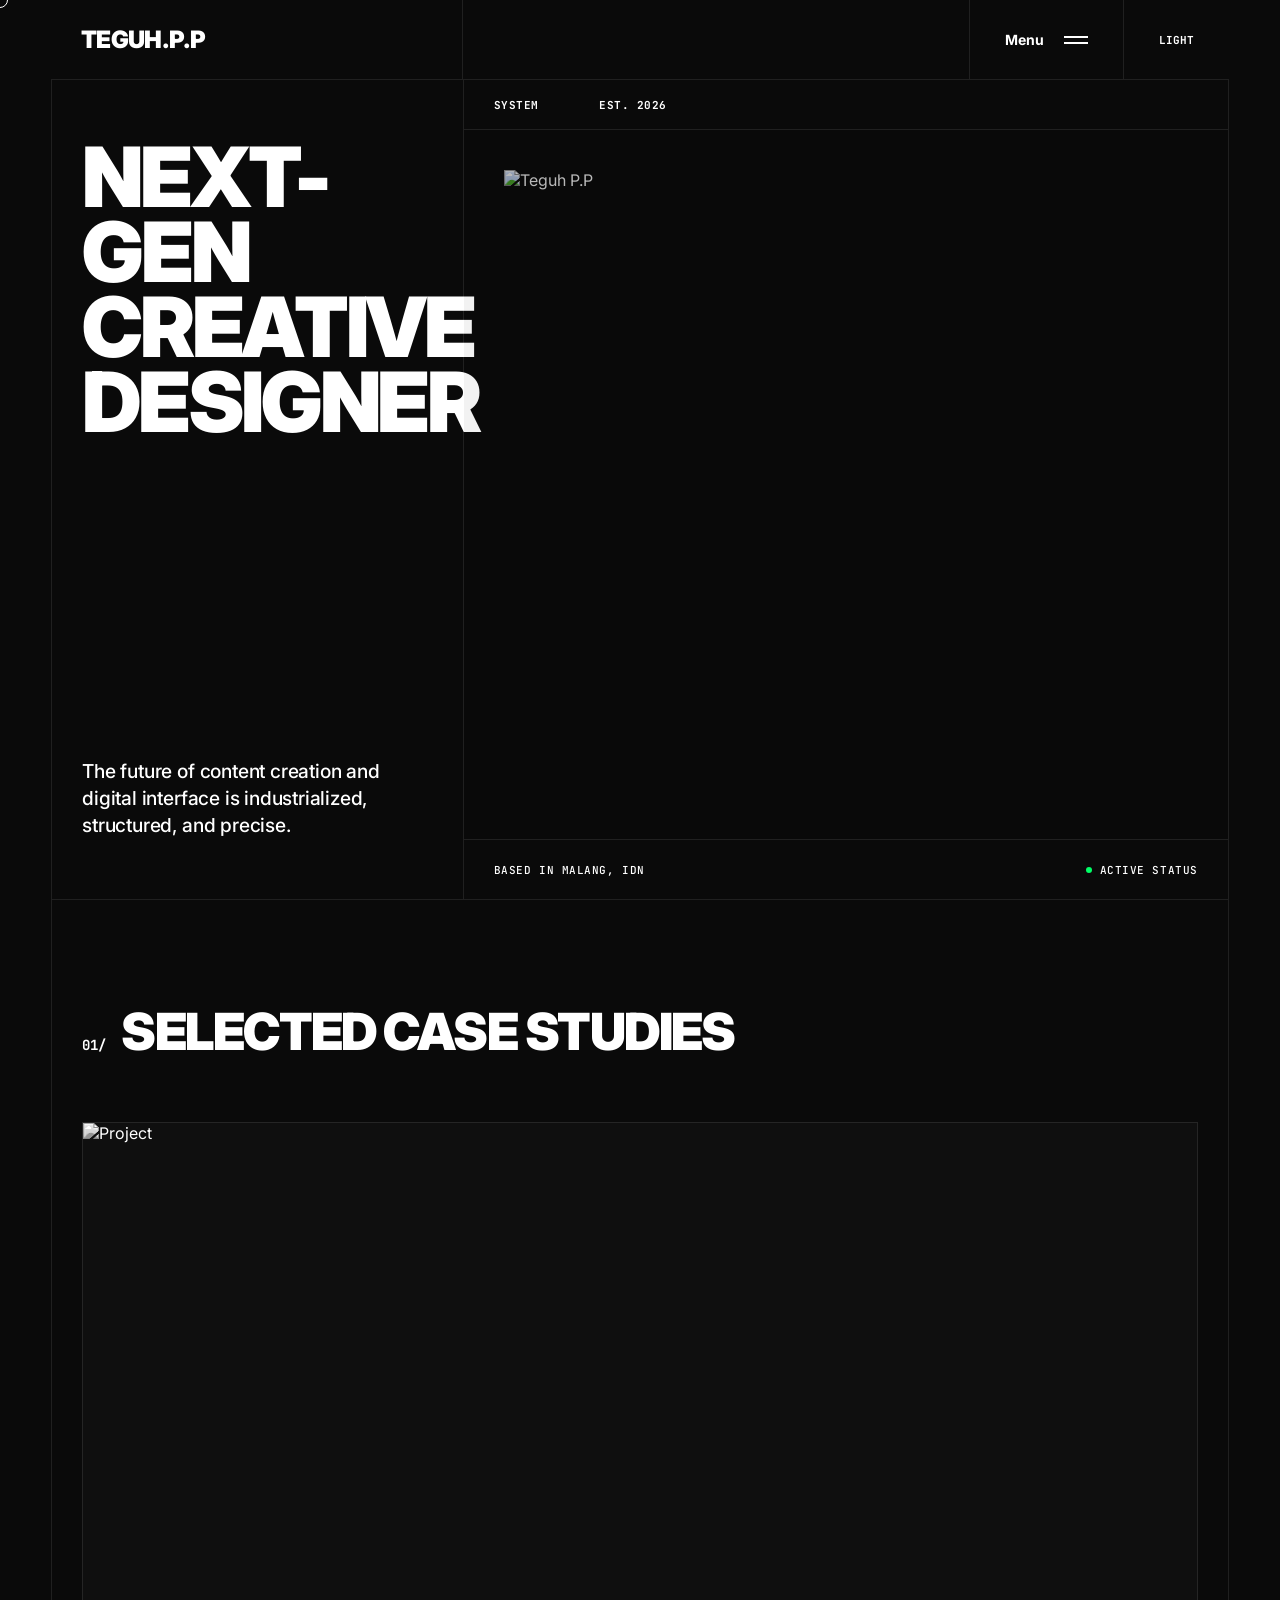
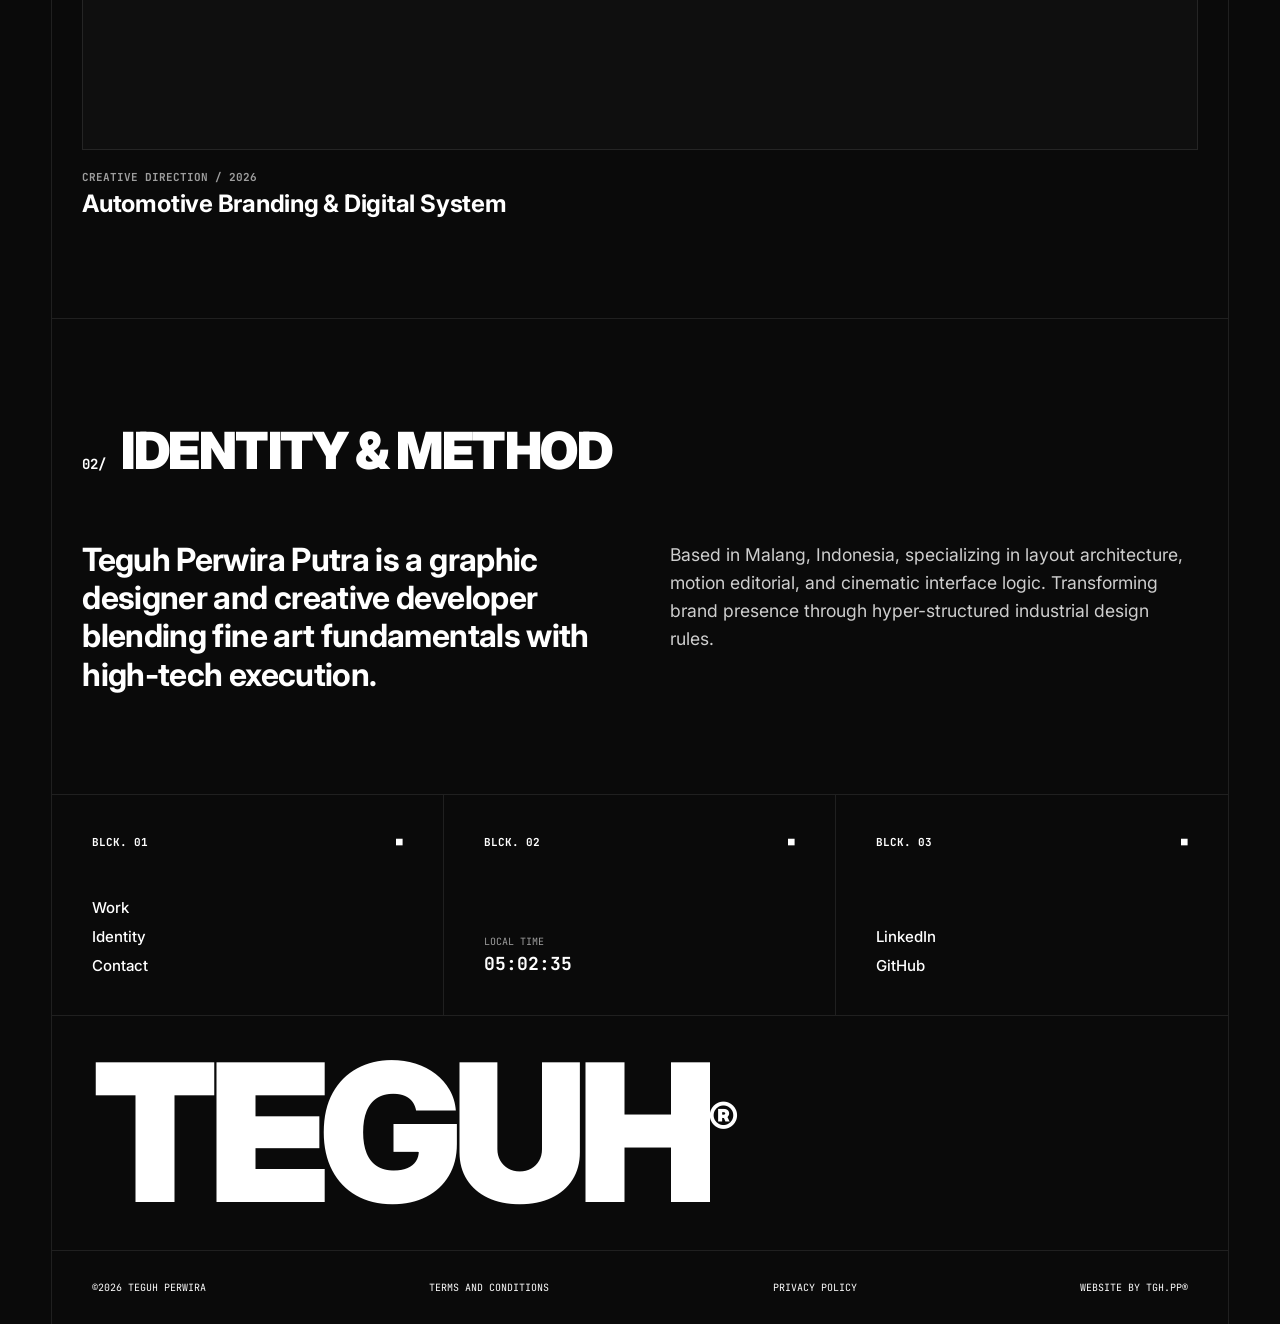
==== commit 30badbad: "Update index.html" ====
--- a/index.html
+++ b/index.html
@@ -9,9 +9,8 @@
     
     <link href="https://fonts.googleapis.com/css2?family=Inter:wght@400;700;900&family=JetBrains+Mono:wght@400;500;700&display=swap" rel="stylesheet">
     
-    <link rel="stylesheet" href="style.css">
-    
-    <link rel="stylesheet" href="mobile.css" media="screen and (max-width: 992px)">
+    <link rel="stylesheet" href="style.css?v=1.0">
+    <link rel="stylesheet" href="mobile.css?v=1.0" media="screen and (max-width: 992px)">
 </head>
 <body>
     <div class="noise-overlay"></div>
--- a/mobile.css
+++ b/mobile.css
@@ -0,0 +1,171 @@
+/* ==========================================================================
+   MOBILE OPTIMIZATION SYSTEM (mobile.css)
+   ========================================================================== */
+
+/* Layout Utama & Container */
+.container { 
+    max-width: 100%; 
+    border-left: none; 
+    border-right: none; 
+}
+
+/* Navbar Fix (Mematikan paksa semua manipulasi script/transform dari JS desktop) */
+.navbar { 
+    position: fixed !important; 
+    top: 0 !important;          
+    left: 0 !important;         
+    width: 100% !important;     
+    height: 70px; 
+    display: flex;
+    align-items: center;
+    background: var(--bg-color) !important;
+    
+    /* TAMBAHKAN DUA BARIS INI: */
+    transform: none !important;  /* Menggagalkan efek translasi/sembunyi dari JS */
+    opacity: 1 !important;       /* Memastikan tidak transparan di awal */
+}
+.nav-left { 
+    width: 50%; 
+    height: 100%;
+    display: flex;
+    align-items: center;
+    padding-left: 20px; 
+    border-right: 1px solid var(--border-color);
+} 
+.logo-branding {
+    font-size: 18px; 
+}
+.nav-right { 
+    width: 50%; 
+    height: 100%;
+    display: flex;
+    justify-content: flex-end;
+    align-items: center;
+}
+.nav-block-menu {
+    height: 100%;
+    display: flex;
+    align-items: center;
+    gap: 10px;
+    padding: 0 15px; 
+}
+.menu-text {
+    font-size: 12px;
+    display: block !important; 
+}
+.burger-icon {
+    width: 20px;
+    height: 8px;
+}
+.theme-toggle-nav {
+    height: 100%;
+    padding: 0 15px;
+    font-size: 11px;
+    border-left: 1px solid var(--border-color);
+}
+
+/* Hero Section (Tumpuk Vertikal) */
+.hero-split { 
+    flex-direction: column; 
+    padding-top: 70px; 
+}
+.hero-left-cell { 
+    width: 100%; 
+    border-right: none; 
+    border-bottom: 1px solid var(--border-color); 
+    padding: 40px 20px; 
+}
+.hero-right-cell { 
+    width: 100%; 
+}
+.hero-meta-header {
+    height: 45px;
+    padding: 0 20px;
+    gap: 30px;
+}
+.hero-meta-footer {
+    height: 50px;
+    padding: 0 20px;
+}
+.hero-gif-container {
+    padding: 20px;
+    min-height: 280px; 
+}
+
+/* Content Sections */
+.section { 
+    padding: 60px 20px; 
+}
+.section-header {
+    margin-bottom: 35px;
+}
+.about-split { 
+    flex-direction: column; 
+    gap: 25px; 
+    margin-top: 20px;
+}
+.about-left, .about-right { 
+    width: 100%; 
+}
+
+/* Menu Overlay Tirai */
+.menu-overlay-header {
+    height: 70px; 
+}
+.menu-overlay-header .logo-branding {
+    padding-left: 20px !important; 
+}
+.close-menu-btn {
+    padding: 0 20px;
+}
+.menu-overlay-content { 
+    grid-template-columns: 1fr; 
+}
+.overlay-grid-cell { 
+    padding: 25px 20px; 
+    min-height: auto; 
+    justify-content: center; 
+    gap: 8px;
+}
+.overlay-grid-cell:not(:last-child) { 
+    border-right: none; 
+    border-bottom: 1px solid var(--border-color); 
+}
+.overlay-menu-link {
+    font-size: clamp(1.8rem, 6vw, 2.5rem); 
+}
+
+/* Footer Layout */
+.footer-grid { 
+    grid-template-columns: 1fr; 
+}
+.footer-cell { 
+    min-height: auto; 
+    border-bottom: 1px solid var(--border-color); 
+    padding: 30px 20px; 
+}
+.footer-cell:not(:last-child) { 
+    border-right: none; 
+}
+.cell-links {
+    margin-top: 20px;
+}
+.footer-brand-wrap {
+    padding: 30px 20px;
+}
+.footer-meta-bar { 
+    flex-direction: column; 
+    gap: 12px; 
+    padding: 30px 20px; 
+}
+
+/* Utilities & Back to Top */
+#backToTop {
+    bottom: 20px;
+    right: 20px; 
+    width: 40px;
+    height: 40px;
+}
+.custom-cursor {
+    display: none !important; 
+}
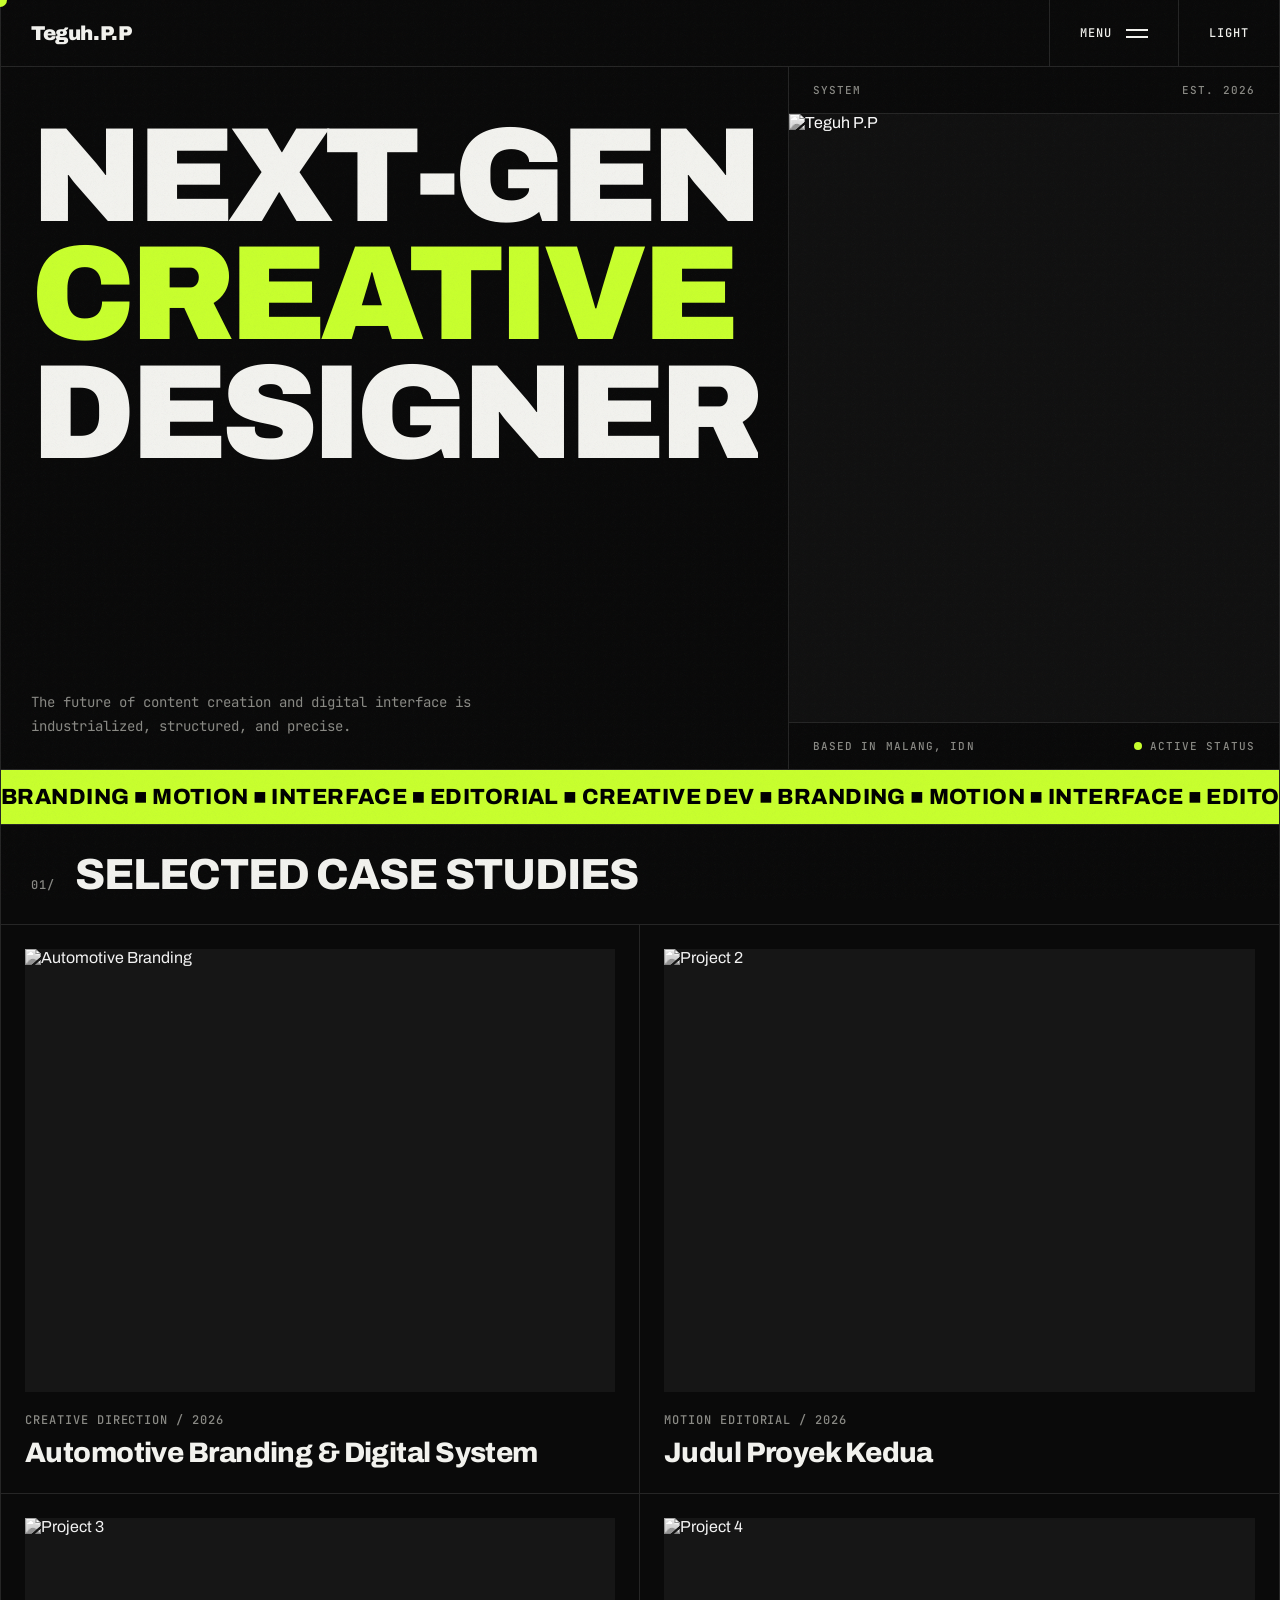
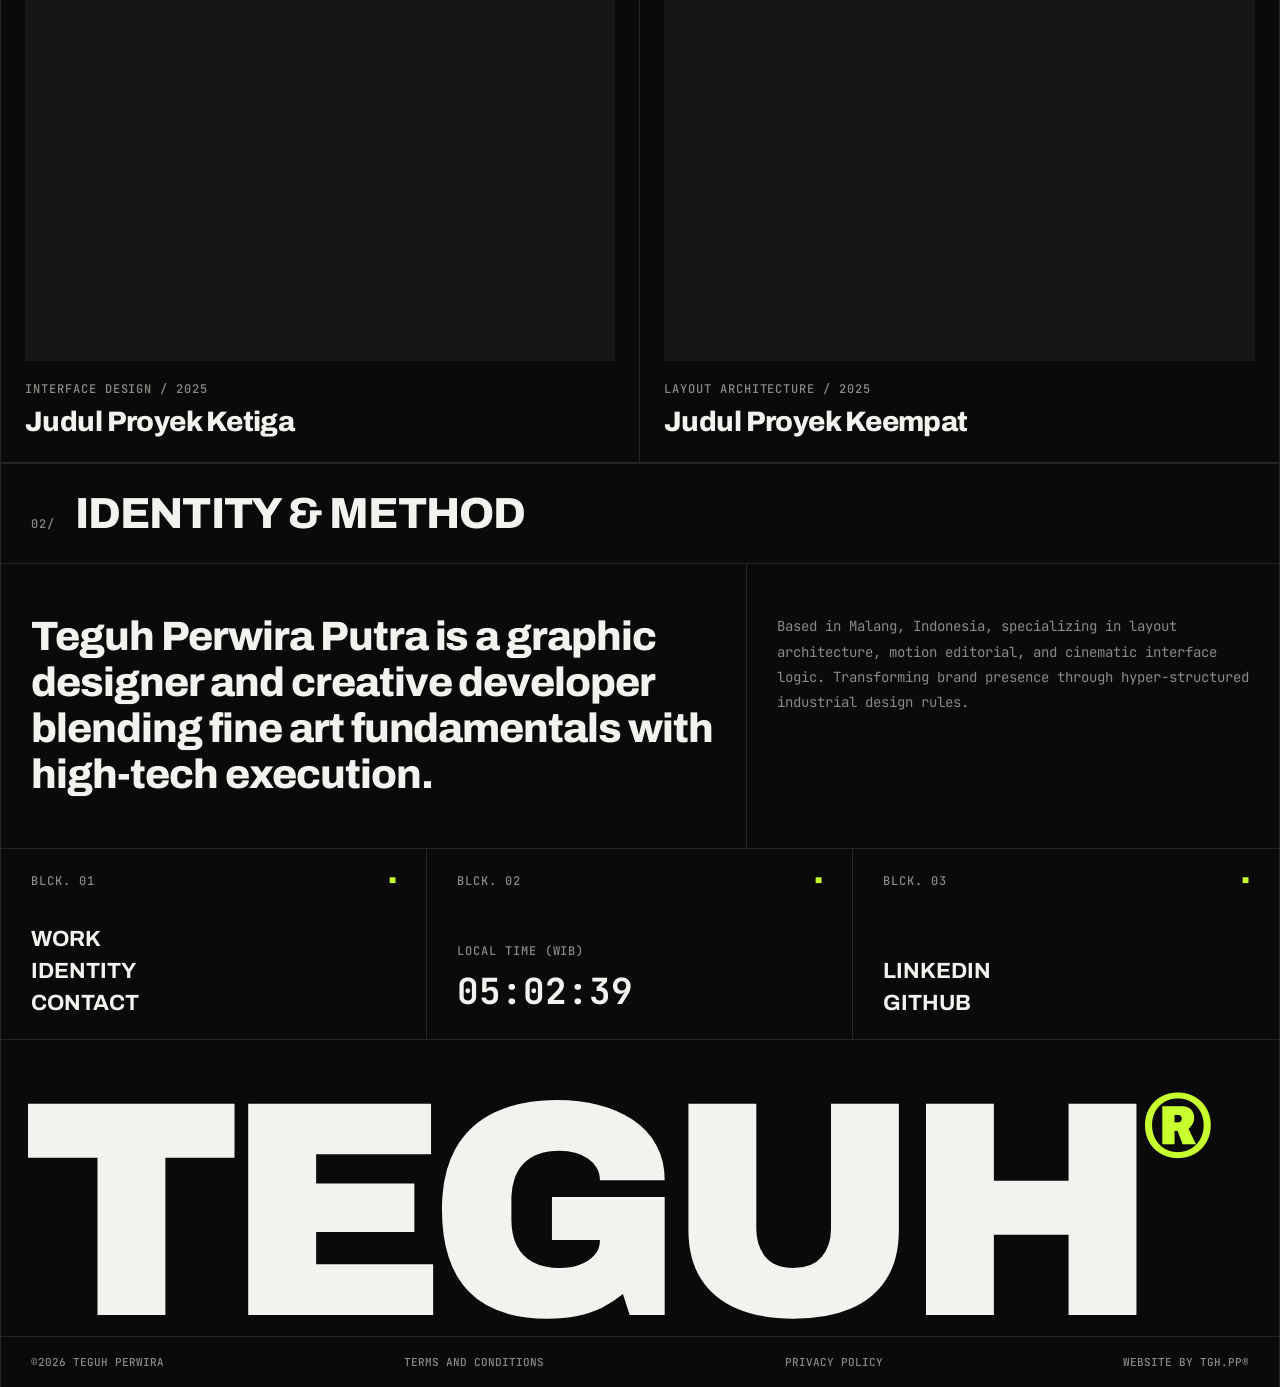
==== commit 915c204d: "Add files via upload" ====
--- a/index.html
+++ b/index.html
@@ -1,176 +1,110 @@
-<!DOCTYPE html>
-<html lang="id" data-theme="dark">
-<head>
-    <meta charset="UTF-8">
-    <meta name="viewport" content="width=device-width, initial-scale=1.0">
-    <title>Teguh.P.P | Portfolio</title>
-    
-    <link rel="icon" type="image/png" href="assets/images/favicon.png">
-    
-    <link href="https://fonts.googleapis.com/css2?family=Inter:wght@400;700;900&family=JetBrains+Mono:wght@400;500;700&display=swap" rel="stylesheet">
-    
-    <link rel="stylesheet" href="style.css?v=1.0">
-    <link rel="stylesheet" href="mobile.css?v=1.0" media="screen and (max-width: 992px)">
-</head>
-<body>
-    <div class="noise-overlay"></div>
-    <div class="custom-cursor"></div>
-
-    <div class="menu-overlay">
-        <div class="menu-overlay-header">
-            <a href="#" class="logo-branding" style="padding-left: 30px; display: flex; align-items: center;">
-                <img src="assets/images/logo.png" alt="Logo Teguh P.P" style="height: 32px; width: auto;">
-            </a>
-            <div class="close-menu-btn" id="closeMenu">
-                <span class="menu-text">CLOSE</span>
-                <div class="close-icon">✕</div>
-            </div>
-        </div>
-        <div class="menu-overlay-content">
-            <div class="overlay-grid-cell">
-                <span class="cell-index">01/</span>
-                <a href="#work" class="overlay-menu-link">SELECTED WORKS</a>
-            </div>
-            <div class="overlay-grid-cell">
-                <span class="cell-index">02/</span>
-                <a href="#about" class="overlay-menu-link">ABOUT IDENTITY</a>
-            </div>
-            <div class="overlay-grid-cell">
-                <span class="cell-index">03/</span>
-                <a href="mailto:email@kamu.com" class="overlay-menu-link">START PROJECT</a>
-            </div>
-        </div>
-    </div>
-
-    <div class="container">
-        
-        <nav class="navbar">
-            <div class="nav-left">
-                <a href="#" class="logo-branding">Teguh.P.P</a>
-            </div>
-            <div class="nav-right">
-                <div class="nav-block-menu" id="openMenu">
-                    <span class="menu-text">Menu</span>
-                    <div class="burger-icon">
-                        <span></span>
-                        <span></span>
-                    </div>
-                </div>
-                <button class="theme-toggle-nav" id="themeToggle">LIGHT</button>
-            </div>
-        </nav>
-
-        <header class="hero-split">
-            <div class="hero-left-cell">
-                <div class="hero-main-titles">
-                    <h1 class="hero-huge-title">Next-Gen</h1>
-                    <h1 class="hero-huge-title">Creative</h1>
-                    <h1 class="hero-huge-title">Designer</h1>
-                </div>
-                <div class="hero-left-footer">
-                    <p class="hero-sub-paragraph">
-                        The future of content creation and digital interface is industrialized, structured, and precise.
-                    </p>
-                </div>
-            </div>
-
-            <div class="hero-right-cell">
-                <div class="hero-meta-header">
-                    <span class="meta-label">SYSTEM</span>
-                    <span class="meta-label">EST. 2026</span>
-                </div>
-                
-                <div class="hero-gif-container">
-                    <img src="assets/images/giff.gif" alt="Teguh P.P " class="hero-gif-media">
-                </div>
-                
-                <div class="hero-meta-footer">
-                    <div class="meta-info-sub">BASED IN MALANG, IDN</div>
-                    <div class="meta-status-wrap">
-                        <div class="status-dot"></div>
-                        <span class="meta-info-sub">ACTIVE STATUS</span>
-                    </div>
-                </div>
-            </div>
-        </header>
-
-        <section id="work" class="section">
-            <div class="section-header">
-                <span class="section-index">01/</span>
-                <h2 class="section-title">Selected Case Studies</h2>
-            </div>
-            <div class="work-grid">
-                <div class="project-card">
-                    <div class="work-img-wrapper">
-                        <img src="https://images.unsplash.com/photo-1618005182384-a83a8bd57fbe?q=80&width=1200" alt="Project">
-                    </div>
-                    <div class="project-meta">
-                        <span class="label-mono">CREATIVE DIRECTION / 2026</span>
-                        <h3>Automotive Branding & Digital System</h3>
-                    </div>
-                </div>
-            </div>
-        </section>
-
-        <section id="about" class="section">
-            <div class="section-header">
-                <span class="section-index">02/</span>
-                <h2 class="section-title">Identity & Method</h2>
-            </div>
-            <div class="about-split">
-                <div class="about-left">
-                    <p class="about-bold-text">
-                        Teguh Perwira Putra is a graphic designer and creative developer blending fine art fundamentals with high-tech execution.
-                    </p>
-                </div>
-                <div class="about-right">
-                    <p class="about-description">
-                        Based in Malang, Indonesia, specializing in layout architecture, motion editorial, and cinematic interface logic. Transforming brand presence through hyper-structured industrial design rules.
-                    </p>
-                </div>
-            </div>
-        </section>
-
-        <footer class="footer">
-            <div class="footer-grid">
-                <div class="footer-cell">
-                    <div class="cell-header"><span class="cell-index">BLCK. 01</span><span class="cell-dot">■</span></div>
-                    <div class="cell-links">
-                        <a href="#work">Work</a>
-                        <a href="#about">Identity</a>
-                        <a href="mailto:email@kamu.com">Contact</a>
-                    </div>
-                </div>
-                <div class="footer-cell">
-                    <div class="cell-header"><span class="cell-index">BLCK. 02</span><span class="cell-dot">■</span></div>
-                    <div class="cell-links">
-                        <div class="live-clock-wrapper">
-                            <span class="clock-label">LOCAL TIME</span>
-                            <span id="liveClock" class="clock-time">00:00:00</span>
-                        </div>
-                    </div>
-                </div>
-                <div class="footer-cell">
-                    <div class="cell-header"><span class="cell-index">BLCK. 03</span><span class="cell-dot">■</span></div>
-                    <div class="cell-links">
-                        <a href="https://linkedin.com" target="_blank">LinkedIn</a>
-                        <a href="https://github.com" target="_blank">GitHub</a>
-                    </div>
-                </div>
-            </div>
-            <div class="footer-brand-wrap">
-                <h2 class="footer-brand-text">Teguh<span>®</span></h2>
-            </div>
-            <div class="footer-meta-bar">
-                <div class="meta-item">©2026 TEGUH PERWIRA</div>
-                <div class="meta-item">TERMS AND CONDITIONS</div>
-                <div class="meta-item">PRIVACY POLICY</div>
-                <div class="meta-item">WEBSITE BY TGH.PP®</div>
-            </div>
-        </footer>
-
-    </div> <button id="backToTop">UP</button>
-
-    <script src="script.js"></script>
-</body>
-</html>
+<!DOCTYPE html>
+<html lang="id" data-theme="dark">
+<head>
+    <meta charset="UTF-8">
+    <meta name="viewport" content="width=device-width, initial-scale=1.0">
+    <title>Teguh.P.P | Portfolio</title>
+    <meta name="description" content="Portfolio Teguh Perwira Putra - graphic designer & creative developer, Malang, Indonesia.">
+    <link rel="icon" type="image/png" href="assets/images/favicon.png">
+    <link rel="preconnect" href="https://fonts.googleapis.com">
+    <link href="https://fonts.googleapis.com/css2?family=Archivo:wght@500;800;900&family=JetBrains+Mono:wght@400;500;700&display=swap" rel="stylesheet">
+    <link rel="stylesheet" href="style.css?v=2.0">
+</head>
+<body>
+    <div class="noise-overlay"></div>
+    <div class="custom-cursor"><span class="cursor-label">VIEW</span></div>
+
+    <div class="menu-overlay" id="menuOverlay">
+        <div class="menu-overlay-header">
+            <a href="#" class="logo-branding">Teguh.P.P</a>
+            <button class="close-menu-btn" id="closeMenu"><span class="menu-text">CLOSE</span><span>✕</span></button>
+        </div>
+        <div class="menu-overlay-content">
+            <div class="overlay-grid-cell"><span class="cell-index">01/</span><a href="#work" class="overlay-menu-link">SELECTED WORKS</a></div>
+            <div class="overlay-grid-cell"><span class="cell-index">02/</span><a href="#about" class="overlay-menu-link">ABOUT IDENTITY</a></div>
+            <div class="overlay-grid-cell"><span class="cell-index">03/</span><a href="mailto:email@kamu.com" class="overlay-menu-link">START PROJECT</a></div>
+        </div>
+    </div>
+
+    <div class="container">
+        <nav class="navbar">
+            <a href="#" class="logo-branding">Teguh.P.P</a>
+            <div class="nav-right">
+                <button class="nav-block-menu" id="openMenu"><span class="menu-text">Menu</span><span class="burger-icon"><span></span><span></span></span></button>
+                <button class="theme-toggle-nav" id="themeToggle">LIGHT</button>
+            </div>
+        </nav>
+
+        <header class="hero-split">
+            <div class="hero-left-cell">
+                <div class="hero-main-titles">
+                    <h1 class="hero-huge-title"><span>Next-Gen</span></h1>
+                    <h1 class="hero-huge-title"><span>Creative</span></h1>
+                    <h1 class="hero-huge-title"><span>Designer</span></h1>
+                </div>
+                <p class="hero-sub-paragraph">The future of content creation and digital interface is industrialized, structured, and precise.</p>
+            </div>
+            <div class="hero-right-cell">
+                <div class="hero-meta-header"><span class="meta-label">SYSTEM</span><span class="meta-label">EST. 2026</span></div>
+                <div class="hero-gif-container"><img src="assets/images/giff.gif" alt="Teguh P.P" class="hero-gif-media"></div>
+                <div class="hero-meta-footer">
+                    <span class="meta-info-sub">BASED IN MALANG, IDN</span>
+                    <span class="meta-status-wrap"><span class="status-dot"></span><span class="meta-info-sub">ACTIVE STATUS</span></span>
+                </div>
+            </div>
+        </header>
+
+        <div class="marquee"><div class="marquee-track">
+            <span>BRANDING ■ MOTION ■ INTERFACE ■ EDITORIAL ■ CREATIVE DEV ■ </span>
+            <span>BRANDING ■ MOTION ■ INTERFACE ■ EDITORIAL ■ CREATIVE DEV ■ </span>
+        </div></div>
+
+        <section id="work" class="section">
+            <div class="section-header"><span class="section-index">01/</span><h2 class="section-title">Selected Case Studies</h2></div>
+            <div class="work-grid">
+                <a href="#" class="project-card" data-reveal>
+                    <div class="work-img-wrapper"><img src="https://images.unsplash.com/photo-1618005182384-a83a8bd57fbe?q=80&w=1200" alt="Automotive Branding"></div>
+                    <div class="project-meta"><span class="label-mono">CREATIVE DIRECTION / 2026</span><h3>Automotive Branding &amp; Digital System</h3></div>
+                </a>
+                <a href="#" class="project-card" data-reveal>
+                    <div class="work-img-wrapper"><img src="assets/images/project-2.jpg" alt="Project 2"></div>
+                    <div class="project-meta"><span class="label-mono">MOTION EDITORIAL / 2026</span><h3>Judul Proyek Kedua</h3></div>
+                </a>
+                <a href="#" class="project-card" data-reveal>
+                    <div class="work-img-wrapper"><img src="assets/images/project-3.jpg" alt="Project 3"></div>
+                    <div class="project-meta"><span class="label-mono">INTERFACE DESIGN / 2025</span><h3>Judul Proyek Ketiga</h3></div>
+                </a>
+                <a href="#" class="project-card" data-reveal>
+                    <div class="work-img-wrapper"><img src="assets/images/project-4.jpg" alt="Project 4"></div>
+                    <div class="project-meta"><span class="label-mono">LAYOUT ARCHITECTURE / 2025</span><h3>Judul Proyek Keempat</h3></div>
+                </a>
+            </div>
+        </section>
+
+        <section id="about" class="section">
+            <div class="section-header"><span class="section-index">02/</span><h2 class="section-title">Identity &amp; Method</h2></div>
+            <div class="about-split">
+                <div class="about-left"><p class="about-bold-text" data-reveal>Teguh Perwira Putra is a graphic designer and creative developer blending fine art fundamentals with high-tech execution.</p></div>
+                <div class="about-right"><p class="about-description" data-reveal>Based in Malang, Indonesia, specializing in layout architecture, motion editorial, and cinematic interface logic. Transforming brand presence through hyper-structured industrial design rules.</p></div>
+            </div>
+        </section>
+
+        <footer class="footer">
+            <div class="footer-grid">
+                <div class="footer-cell"><div class="cell-header"><span class="cell-index">BLCK. 01</span><span>■</span></div>
+                    <div class="cell-links"><a href="#work">Work</a><a href="#about">Identity</a><a href="mailto:email@kamu.com">Contact</a></div></div>
+                <div class="footer-cell"><div class="cell-header"><span class="cell-index">BLCK. 02</span><span>■</span></div>
+                    <div class="cell-links"><span class="clock-label">LOCAL TIME (WIB)</span><span id="liveClock" class="clock-time">00:00:00</span></div></div>
+                <div class="footer-cell"><div class="cell-header"><span class="cell-index">BLCK. 03</span><span>■</span></div>
+                    <div class="cell-links"><a href="https://linkedin.com" target="_blank" rel="noopener">LinkedIn</a><a href="https://github.com" target="_blank" rel="noopener">GitHub</a></div></div>
+            </div>
+            <h2 class="footer-brand-text">Teguh<span>®</span></h2>
+            <div class="footer-meta-bar">
+                <span>©2026 TEGUH PERWIRA</span><span>TERMS AND CONDITIONS</span><span>PRIVACY POLICY</span><span>WEBSITE BY TGH.PP®</span>
+            </div>
+        </footer>
+    </div>
+    <button id="backToTop" aria-label="Kembali ke atas">UP</button>
+    <script src="script.js"></script>
+</body>
+</html>
--- a/style.css
+++ b/style.css
@@ -1,499 +1,96 @@
-/* ==========================================================================
-   1. GLOBAL VARIABLES & CORE STYLES
-   ========================================================================== */
-:root {
-    --bg-color: #0a0a0a;
-    --text-color: #ffffff;
-    --accent: #00ff66; 
-    --border-color: rgba(255, 255, 255, 0.09);
-    --font-main: 'Inter', sans-serif;
-    --font-mono: 'JetBrains Mono', monospace;
-    --padding-x: 4%;
-    --ease: cubic-bezier(0.16, 1, 0.3, 1);
-    --gif-brightness: brightness(0.7) contrast(1.1);
-}
-
-/* THEME SWITCH: LIGHT MODE (BACKGROUND MERAH ENERBLOCK) */
-[data-theme="light"] {
-    --bg-color: #ff3b30; 
-    --text-color: #000000; 
-    --accent: #ffffff; 
-    --border-color: #000000; 
-    --gif-brightness: brightness(0.9) contrast(1);
-}
-
-* { margin: 0; padding: 0; box-sizing: border-box; }
-
-body {
-    background-color: var(--bg-color);
-    color: var(--text-color);
-    font-family: var(--font-main);
-    transition: background-color 0.5s var(--ease), color 0.5s var(--ease);
-    overflow-x: hidden;
-    -webkit-font-smoothing: antialiased;
-}
-
-.container { 
-    width: 100%;
-    border-left: 1px solid var(--border-color);
-    border-right: 1px solid var(--border-color);
-    max-width: calc(100vw - (var(--padding-x) * 2));
-    margin: 0 auto;
-    transition: border-color 0.5s var(--ease);
-}
-
-/* ==========================================================================
-   2. FIXED NAVBAR
-   ========================================================================== */
-.navbar {
-    position: fixed;
-    top: 0;
-    left: var(--padding-x);
-    width: calc(100% - (var(--padding-x) * 2));
-    height: 80px;
-    display: flex;
-    z-index: 10000;
-    border-bottom: 1px solid var(--border-color);
-    background: var(--bg-color);
-    transition: all 0.5s var(--ease);
-}
-
-.nav-left {
-    width: 35%; 
-    height: 100%;
-    display: flex;
-    align-items: center;
-    padding-left: 30px;
-    border-right: 1px solid var(--border-color);
-}
-
-.logo-branding {
-    font-family: var(--font-main);
-    font-weight: 900;
-    font-size: 24px;
-    letter-spacing: -0.03em;
-    text-transform: uppercase;
-    color: var(--text-color);
-    text-decoration: none;
-}
-
-.nav-right {
-    width: 65%;
-    height: 100%;
-    display: flex;
-    justify-content: flex-end;
-    align-items: center;
-}
-
-.nav-block-menu {
-    height: 100%;
-    display: flex;
-    align-items: center;
-    gap: 20px;
-    padding: 0 35px;
-    border-left: 1px solid var(--border-color);
-    cursor: pointer;
-}
-
-.menu-text {
-    font-family: var(--font-main);
-    font-size: 14px;
-    font-weight: 700;
-}
-
-.burger-icon {
-    width: 24px;
-    height: 8px;
-    display: flex;
-    flex-direction: column;
-    justify-content: space-between;
-}
-
-.burger-icon span {
-    display: block;
-    width: 100%;
-    height: 2px;
-    background-color: var(--text-color);
-    transition: background-color 0.5s;
-}
-
-.theme-toggle-nav {
-    background: transparent;
-    border: none;
-    border-left: 1px solid var(--border-color);
-    color: var(--text-color);
-    height: 100%;
-    padding: 0 35px;
-    font-family: var(--font-mono);
-    font-size: 11px;
-    font-weight: 700;
-    cursor: pointer;
-    transition: all 0.3s var(--ease);
-}
-.theme-toggle-nav:hover { background: var(--text-color); color: var(--bg-color); }
-
-/* ==========================================================================
-   3. ASIMETRIS SPLIT HERO SECTION
-   ========================================================================== */
-.hero-split {
-    display: flex;
-    width: 100%;
-    min-height: 100vh;
-    padding-top: 80px; 
-    border-bottom: 1px solid var(--border-color);
-}
-
-.hero-left-cell {
-    width: 35%;
-    border-right: 1px solid var(--border-color);
-    padding: 60px 30px;
-    display: flex;
-    flex-direction: column;
-    justify-content: space-between; 
-}
-
-.hero-main-titles {
-    display: flex;
-    flex-direction: column;
-}
-
-.hero-huge-title {
-    font-family: var(--font-main);
-    font-size: clamp(2.5rem, 6.5vw, 6rem);
-    font-weight: 900;
-    line-height: 0.9;
-    letter-spacing: -0.04em;
-    text-transform: uppercase;
-    margin: 0;
-}
-
-.hero-left-footer {
-    margin-top: 40px;
-}
-
-.hero-sub-paragraph {
-    font-size: clamp(1rem, 1.5vw, 1.3rem);
-    line-height: 1.4;
-    font-weight: 500;
-    letter-spacing: -0.01em;
-}
-
-.hero-right-cell {
-    width: 65%;
-    display: flex;
-    flex-direction: column;
-}
-
-.hero-meta-header {
-    width: 100%;
-    height: 50px;
-    border-bottom: 1px solid var(--border-color);
-    display: flex;
-    align-items: center;
-    padding: 0 30px;
-    gap: 60px;
-}
-
-.meta-label {
-    font-family: var(--font-mono);
-    font-size: 11px;
-    font-weight: 700;
-    letter-spacing: 0.05em;
-}
-
-.hero-gif-container {
-    flex-grow: 1; 
-    width: 100%;
-    position: relative;
-    overflow: hidden;
-    background-color: rgba(0,0,0,0.05);
-    display: flex;
-    align-items: center;
-    justify-content: center;
-    padding: 40px;
-}
-
-.hero-gif-media {
-    width: 100%;
-    height: 100%;
-    object-fit: contain; 
-    filter: var(--gif-brightness);
-    transition: filter 0.5s var(--ease);
-}
-
-.hero-meta-footer {
-    width: 100%;
-    height: 60px;
-    border-top: 1px solid var(--border-color);
-    display: flex;
-    justify-content: space-between;
-    align-items: center;
-    padding: 0 30px;
-}
-
-.meta-info-sub {
-    font-family: var(--font-mono);
-    font-size: 11px;
-    font-weight: 500;
-    letter-spacing: 0.05em;
-}
-
-.meta-status-wrap {
-    display: flex;
-    align-items: center;
-    gap: 8px;
-}
-
-.status-dot {
-    width: 6px; height: 6px;
-    background-color: var(--accent);
-    border-radius: 50%;
-}
-
-/* ==========================================================================
-   4. SECTIONS CONTENT (WORK & ABOUT)
-   ========================================================================== */
-.section {
-    width: 100%;
-    padding: 100px 30px; 
-    border-bottom: 1px solid var(--border-color);
-}
-
-.section-header {
-    display: flex;
-    align-items: baseline;
-    gap: 15px;
-    margin-bottom: 60px;
-}
-
-.section-index {
-    font-family: var(--font-mono);
-    font-size: 14px;
-    font-weight: 700;
-}
-
-.section-title {
-    font-family: var(--font-main);
-    font-size: clamp(2rem, 4vw, 4rem);
-    font-weight: 900;
-    text-transform: uppercase;
-    letter-spacing: -0.03em;
-}
-
-/* WORK PORTFOLIO GRID */
-.work-grid {
-    display: grid;
-    grid-template-columns: 1fr; 
-    width: 100%;
-}
-
-.project-card {
-    width: 100%;
-    cursor: pointer;
-}
-
-.work-img-wrapper {
-    width: 100%;
-    height: auto;
-    aspect-ratio: 16 / 9; 
-    overflow: hidden;
-    border: 1px solid var(--border-color);
-    background-color: rgba(255,255,255,0.02);
-}
-
-.work-img-wrapper img {
-    width: 100%;
-    height: 100%;
-    object-fit: cover;
-    filter: grayscale(1); 
-    transition: filter 0.6s var(--ease), transform 0.6s var(--ease);
-}
-
-.project-card:hover .work-img-wrapper img {
-    filter: grayscale(0); 
-    transform: scale(1.02); 
-}
-
-.project-meta {
-    margin-top: 20px;
-    display: flex;
-    flex-direction: column;
-    gap: 5px;
-}
-
-.label-mono {
-    font-family: var(--font-mono);
-    font-size: 11px;
-    font-weight: 700;
-    opacity: 0.6;
-}
-
-.project-meta h3 {
-    font-family: var(--font-main);
-    font-size: 24px;
-    font-weight: 700;
-    letter-spacing: -0.01em;
-}
-
-/* ABOUT IDENTITY SPLIT */
-.about-split {
-    display: flex;
-    width: 100%;
-    gap: 60px;
-    margin-top: 40px;
-}
-
-.about-left { width: 50%; }
-.about-right { width: 50%; }
-
-.about-bold-text {
-    font-size: clamp(1.5rem, 2.5vw, 2.5rem);
-    font-weight: 700;
-    line-height: 1.2;
-    letter-spacing: -0.02em;
-}
-
-.about-description {
-    font-size: 1.1rem;
-    line-height: 1.6;
-    opacity: 0.8;
-}
-
-/* ==========================================================================
-   5. FULL-SCREEN MENU OVERLAY SYSTEM
-   ========================================================================== */
-.menu-overlay {
-    position: fixed;
-    top: -100%; 
-    left: 0;
-    width: 100vw;
-    height: 100vh;
-    background-color: var(--bg-color);
-    z-index: 20000; 
-    display: flex;
-    flex-direction: column;
-    transition: top 0.6s cubic-bezier(0.85, 0, 0.15, 1); 
-    border-bottom: 1px solid var(--border-color);
-}
-
-.menu-overlay.active {
-    top: 0;
-}
-
-.menu-overlay-header {
-    width: 100%;
-    height: 80px;
-    display: flex;
-    justify-content: space-between;
-    align-items: center;
-    border-bottom: 1px solid var(--border-color);
-}
-
-.close-menu-btn {
-    height: 100%;
-    display: flex;
-    align-items: center;
-    gap: 20px;
-    padding: 0 35px;
-    border-left: 1px solid var(--border-color);
-    cursor: pointer;
-}
-
-.close-icon {
-    font-size: 16px;
-    font-weight: bold;
-}
-
-.menu-overlay-content {
-    flex-grow: 1;
-    display: grid;
-    grid-template-columns: repeat(3, 1fr); 
-    width: 100%;
-}
-
-.overlay-grid-cell {
-    padding: 60px 40px;
-    display: flex;
-    flex-direction: column;
-    justify-content: flex-end; 
-    gap: 20px;
-}
-
-.overlay-grid-cell:not(:last-child) {
-    border-right: 1px solid var(--border-color);
-}
-
-.overlay-menu-link {
-    font-family: var(--font-main);
-    font-size: clamp(2rem, 4vw, 3.5rem);
-    font-weight: 900;
-    text-transform: uppercase;
-    color: var(--text-color);
-    text-decoration: none;
-    line-height: 1;
-    transition: opacity 0.3s, transform 0.3s var(--ease);
-}
-
-.overlay-menu-link:hover {
-    opacity: 0.5;
-    transform: translateY(-5px);
-}
-
-/* ==========================================================================
-   6. GLOBAL FOOTER
-   ========================================================================== */
-.footer { position: relative; width: 100%; background-color: var(--bg-color); z-index: 10; display: flex; flex-direction: column; transition: background-color 0.5s; }
-.footer-grid { display: grid; grid-template-columns: repeat(3, 1fr); width: 100%; border-bottom: 1px solid var(--border-color); }
-.footer-cell { padding: 40px; min-height: 220px; display: flex; flex-direction: column; justify-content: space-between; }
-.footer-cell:not(:last-child) { border-right: 1px solid var(--border-color); }
-.cell-header { display: flex; justify-content: space-between; align-items: center; font-family: var(--font-mono); font-size: 11px; font-weight: 700; }
-.cell-links { display: flex; flex-direction: column; gap: 10px; margin-top: 30px; }
-.cell-links a { text-decoration: none; color: var(--text-color); font-size: 15px; font-weight: 500; }
-.live-clock-wrapper { display: flex; flex-direction: column; gap: 4px; }
-.clock-label { font-family: var(--font-mono); font-size: 10px; opacity: 0.6; }
-.clock-time { font-family: var(--font-mono); font-size: 18px; font-weight: 700; }
-.footer-brand-wrap { width: 100%; padding: 40px; border-bottom: 1px solid var(--border-color); }
-.footer-brand-text { font-family: var(--font-main); font-size: clamp(4rem, 15vw, 12rem); font-weight: 900; line-height: 0.8; letter-spacing: -0.05em; text-transform: uppercase; }
-.footer-brand-text span { font-size: 0.25em; vertical-align: super; }
-.footer-meta-bar { width: 100%; padding: 30px 40px; display: flex; justify-content: space-between; font-family: var(--font-mono); font-size: 10px; }
-
-/* ==========================================================================
-   7. BACK TO TOP & UTILITIES
-   ========================================================================== */
-#backToTop { position: fixed; bottom: 40px; right: 40px; width: 45px; height: 45px; background: var(--text-color); color: var(--bg-color); border: 1px solid var(--border-color); font-family: var(--font-mono); font-size: 10px; font-weight: bold; opacity: 0; visibility: hidden; z-index: 9999; cursor: pointer; transition: opacity 0.4s var(--ease), visibility 0.4s var(--ease); }
-#backToTop.show { opacity: 1; visibility: visible; }
-.noise-overlay { position: fixed; inset: 0; background: url('https://grainy-gradients.vercel.app/noise.svg'); opacity: 0.04; pointer-events: none; z-index: 9000; }
-.custom-cursor { width: 16px; height: 16px; border: 1px solid var(--text-color); border-radius: 50%; position: fixed; pointer-events: none; z-index: 11000; display: none; }
-@media (min-width: 1024px) { .custom-cursor { display: block; } }
-
-/* ==========================================================================
-   8. MEDIA QUERIES (RESPONSIVE MOBILE LOGIC) - SATU PINTU UTAMA
-   ========================================================================== */
-@media (max-width: 992px) {
-    /* Layout Utama & Container */
-    .container { max-width: 100%; border-left: none; border-right: none; }
-    .navbar { left: 0; width: 100%; }
-    .nav-left { width: 50%; } 
-    .nav-right { width: 50%; }
-    
-    /* Hero Section */
-    .hero-split { flex-direction: column; }
-    .hero-left-cell { width: 100%; border-right: none; border-bottom: 1px solid var(--border-color); padding: 40px 20px; }
-    .hero-right-cell { width: 100%; }
-    
-    /* Content Sections */
-    .about-split { flex-direction: column; gap: 30px; }
-    .about-left, .about-right { width: 100%; }
-    .section { padding: 60px 20px; }
-    
-    /* Menu Tirai Overlay */
-    .menu-overlay-content { grid-template-columns: 1fr; }
-    .overlay-grid-cell { padding: 30px 20px; min-height: 120px; justify-content: center; }
-    .overlay-grid-cell:not(:last-child) { border-right: none; border-bottom: 1px solid var(--border-color); }
-    
-    /* Footer */
-    .footer-grid { grid-template-columns: 1fr; }
-    .footer-cell { min-height: auto; border-bottom: 1px solid var(--border-color); padding: 30px 20px; }
-    .footer-cell:not(:last-child) { border-right: none; }
-    .footer-meta-bar { flex-direction: column; gap: 10px; padding: 30px 20px; }
-}
+:root{--bg:#0a0a0a;--fg:#f2f2ee;--mut:#8a8a85;--line:#262626;--acc:#c8ff2e;--disp:'Archivo',sans-serif;--mono:'JetBrains Mono',monospace}
+[data-theme="light"]{--bg:#efefea;--fg:#0a0a0a;--mut:#6b6b66;--line:#cfcfc8;--acc:#0a0a0a}
+*{margin:0;padding:0;box-sizing:border-box}
+html{scroll-behavior:smooth}
+body{background:var(--bg);color:var(--fg);font-family:var(--disp);overflow-x:hidden;transition:background .4s,color .4s}
+a{color:inherit;text-decoration:none}
+button{font:inherit;color:inherit;background:none;border:0;cursor:pointer}
+.noise-overlay{position:fixed;inset:0;pointer-events:none;z-index:90;opacity:.05;background-image:url("data:image/svg+xml,%3Csvg xmlns='http://www.w3.org/2000/svg' width='160' height='160'%3E%3Cfilter id='n'%3E%3CfeTurbulence baseFrequency='.9'/%3E%3C/filter%3E%3Crect width='160' height='160' filter='url(%23n)'/%3E%3C/svg%3E")}
+.custom-cursor{position:fixed;top:0;left:0;width:14px;height:14px;margin:-7px 0 0 -7px;border-radius:50%;background:var(--acc);pointer-events:none;z-index:200;display:none;align-items:center;justify-content:center;transition:width .25s,height .25s,margin .25s;mix-blend-mode:normal}
+.custom-cursor .cursor-label{font:700 10px var(--mono);color:#000;opacity:0}
+.custom-cursor.is-view{width:84px;height:84px;margin:-42px 0 0 -42px}
+.custom-cursor.is-view .cursor-label{opacity:1}
+@media(hover:hover) and (pointer:fine){.custom-cursor{display:flex}body,a,button{cursor:none}}
+.container{max-width:1600px;margin:0 auto;border-left:1px solid var(--line);border-right:1px solid var(--line)}
+.navbar{display:flex;justify-content:space-between;align-items:stretch;border-bottom:1px solid var(--line);position:sticky;top:0;z-index:50;background:var(--bg)}
+.logo-branding{font:900 20px var(--disp);padding:22px 30px;letter-spacing:-.02em;display:flex;align-items:center}
+.nav-right{display:flex}
+.nav-block-menu,.theme-toggle-nav,.close-menu-btn{display:flex;align-items:center;gap:14px;padding:0 30px;border-left:1px solid var(--line);font:500 12px var(--mono);text-transform:uppercase;letter-spacing:.08em;transition:background .25s,color .25s}
+.nav-block-menu:hover,.theme-toggle-nav:hover,.close-menu-btn:hover{background:var(--acc);color:#000}
+.burger-icon{display:flex;flex-direction:column;gap:5px}
+.burger-icon span{width:22px;height:2px;background:currentColor}
+.hero-split{display:grid;grid-template-columns:1.25fr 1fr;border-bottom:1px solid var(--line)}
+.hero-left-cell{display:flex;flex-direction:column;justify-content:space-between;padding:50px 30px 30px;border-right:1px solid var(--line);min-height:78vh}
+.hero-huge-title{font:900 clamp(56px,10.5vw,170px)/.88 var(--disp);text-transform:uppercase;letter-spacing:-.045em;overflow:hidden}
+.hero-huge-title span{display:block;transform:translateY(105%);animation:rise .9s cubic-bezier(.2,.8,.2,1) forwards}
+.hero-huge-title:nth-child(2) span{animation-delay:.1s;color:var(--acc)}
+.hero-huge-title:nth-child(3) span{animation-delay:.2s}
+@keyframes rise{to{transform:none}}
+.hero-sub-paragraph{max-width:440px;margin-top:40px;font:400 14px/1.7 var(--mono);color:var(--mut)}
+.hero-right-cell{display:flex;flex-direction:column}
+.hero-meta-header,.hero-meta-footer{display:flex;justify-content:space-between;align-items:center;padding:16px 24px;font:500 11px var(--mono);letter-spacing:.1em;color:var(--mut)}
+.hero-meta-header{border-bottom:1px solid var(--line)}
+.hero-meta-footer{border-top:1px solid var(--line)}
+.meta-status-wrap{display:flex;align-items:center;gap:8px}
+.status-dot{width:8px;height:8px;border-radius:50%;background:var(--acc);animation:pulse 1.6s infinite}
+@keyframes pulse{50%{opacity:.25}}
+.hero-gif-container{flex:1;overflow:hidden;min-height:340px;background:#111}
+.hero-gif-media{width:100%;height:100%;object-fit:cover;display:block;filter:grayscale(1) contrast(1.1);transition:filter .5s,transform .2s}
+.hero-gif-container:hover .hero-gif-media{filter:none}
+.marquee{overflow:hidden;border-bottom:1px solid var(--line);background:var(--acc);color:#000;padding:14px 0}
+.marquee-track{display:flex;width:max-content;animation:scroll 26s linear infinite}
+.marquee-track span{font:800 22px var(--disp);letter-spacing:.02em;white-space:pre;padding-right:0}
+@keyframes scroll{to{transform:translateX(-50%)}}
+.section{border-bottom:1px solid var(--line)}
+.section-header{display:flex;align-items:baseline;gap:20px;padding:26px 30px;border-bottom:1px solid var(--line)}
+.section-index,.cell-index,.label-mono,.clock-label{font:500 12px var(--mono);color:var(--mut);letter-spacing:.08em}
+.section-title{font:800 clamp(24px,3.4vw,48px) var(--disp);text-transform:uppercase;letter-spacing:-.02em}
+.work-grid{display:grid;grid-template-columns:repeat(2,1fr)}
+.project-card{display:block;border-right:1px solid var(--line);border-bottom:1px solid var(--line);padding:24px;opacity:0;transform:translateY(40px);transition:opacity .8s,transform .8s,background .3s}
+.project-card:nth-child(2n){border-right:0}
+.project-card.in,.about-bold-text.in,.about-description.in{opacity:1;transform:none}
+.project-card:hover{background:rgba(200,255,46,.05)}
+.work-img-wrapper{aspect-ratio:4/3;overflow:hidden;background:#161616}
+.work-img-wrapper img{width:100%;height:100%;object-fit:cover;display:block;filter:grayscale(1);transition:transform .8s cubic-bezier(.2,.8,.2,1),filter .5s}
+.project-card:hover img{transform:scale(1.06);filter:none}
+.project-meta{display:flex;flex-direction:column;gap:10px;padding-top:20px}
+.project-meta h3{font:800 clamp(20px,2.2vw,32px)/1.1 var(--disp);letter-spacing:-.02em}
+.about-split{display:grid;grid-template-columns:1.4fr 1fr}
+.about-left{padding:50px 30px;border-right:1px solid var(--line)}
+.about-right{padding:50px 30px}
+.about-bold-text,.about-description{opacity:0;transform:translateY(30px);transition:opacity .8s,transform .8s}
+.about-bold-text{font:800 clamp(24px,3.2vw,46px)/1.12 var(--disp);letter-spacing:-.025em}
+.about-description{font:400 14px/1.8 var(--mono);color:var(--mut)}
+.footer-grid{display:grid;grid-template-columns:repeat(3,1fr);border-bottom:1px solid var(--line)}
+.footer-cell{padding:24px 30px;border-right:1px solid var(--line);min-height:190px;display:flex;flex-direction:column;justify-content:space-between}
+.footer-cell:last-child{border-right:0}
+.cell-header{display:flex;justify-content:space-between;color:var(--acc);font-size:12px}
+.cell-links{display:flex;flex-direction:column;gap:8px}
+.cell-links a{font:700 22px var(--disp);text-transform:uppercase;width:fit-content;transition:color .2s,padding-left .25s}
+.cell-links a:hover{color:var(--acc);padding-left:10px}
+.clock-time{font:700 36px var(--mono)}
+.footer-brand-text{font:900 clamp(90px,24vw,400px)/.8 var(--disp);letter-spacing:-.06em;text-transform:uppercase;padding:50px 20px 0;overflow:hidden;white-space:nowrap}
+.footer-brand-text span{color:var(--acc);font-size:.3em;vertical-align:top}
+.footer-meta-bar{display:flex;flex-wrap:wrap;justify-content:space-between;gap:12px;padding:18px 30px;border-top:1px solid var(--line);font:500 11px var(--mono);color:var(--mut)}
+#backToTop{position:fixed;right:24px;bottom:24px;width:54px;height:54px;background:var(--acc);color:#000;font:700 11px var(--mono);z-index:60;opacity:0;pointer-events:none;transform:translateY(20px);transition:.3s}
+#backToTop.show{opacity:1;pointer-events:auto;transform:none}
+.menu-overlay{position:fixed;inset:0;background:var(--bg);z-index:100;display:flex;flex-direction:column;clip-path:inset(0 0 100% 0);transition:clip-path .7s cubic-bezier(.7,0,.2,1);visibility:hidden}
+.menu-overlay.active{clip-path:inset(0);visibility:visible}
+.menu-overlay-header{display:flex;justify-content:space-between;border-bottom:1px solid var(--line)}
+.menu-overlay-content{flex:1;display:grid;grid-template-columns:repeat(3,1fr)}
+.overlay-grid-cell{border-right:1px solid var(--line);padding:30px;display:flex;flex-direction:column;justify-content:space-between;transition:background .3s}
+.overlay-grid-cell:last-child{border-right:0}
+.overlay-grid-cell:hover{background:var(--acc);color:#000}
+.overlay-grid-cell:hover .cell-index{color:#000}
+.overlay-menu-link{font:900 clamp(26px,3.6vw,56px)/1 var(--disp);letter-spacing:-.03em}
+@media(max-width:992px){
+.hero-split,.about-split,.footer-grid,.menu-overlay-content{grid-template-columns:1fr}
+.hero-left-cell{min-height:60vh;border-right:0;border-bottom:1px solid var(--line)}
+.work-grid{grid-template-columns:1fr}
+.project-card{border-right:0}
+.about-left{border-right:0;padding-bottom:10px}
+.footer-cell,.overlay-grid-cell{border-right:0;border-bottom:1px solid var(--line);min-height:120px}
+.logo-branding{padding:18px 20px}
+.nav-block-menu,.theme-toggle-nav{padding:0 18px}
+}
+@media(prefers-reduced-motion:reduce){*{animation:none!important;transition:none!important}.hero-huge-title span{transform:none}}
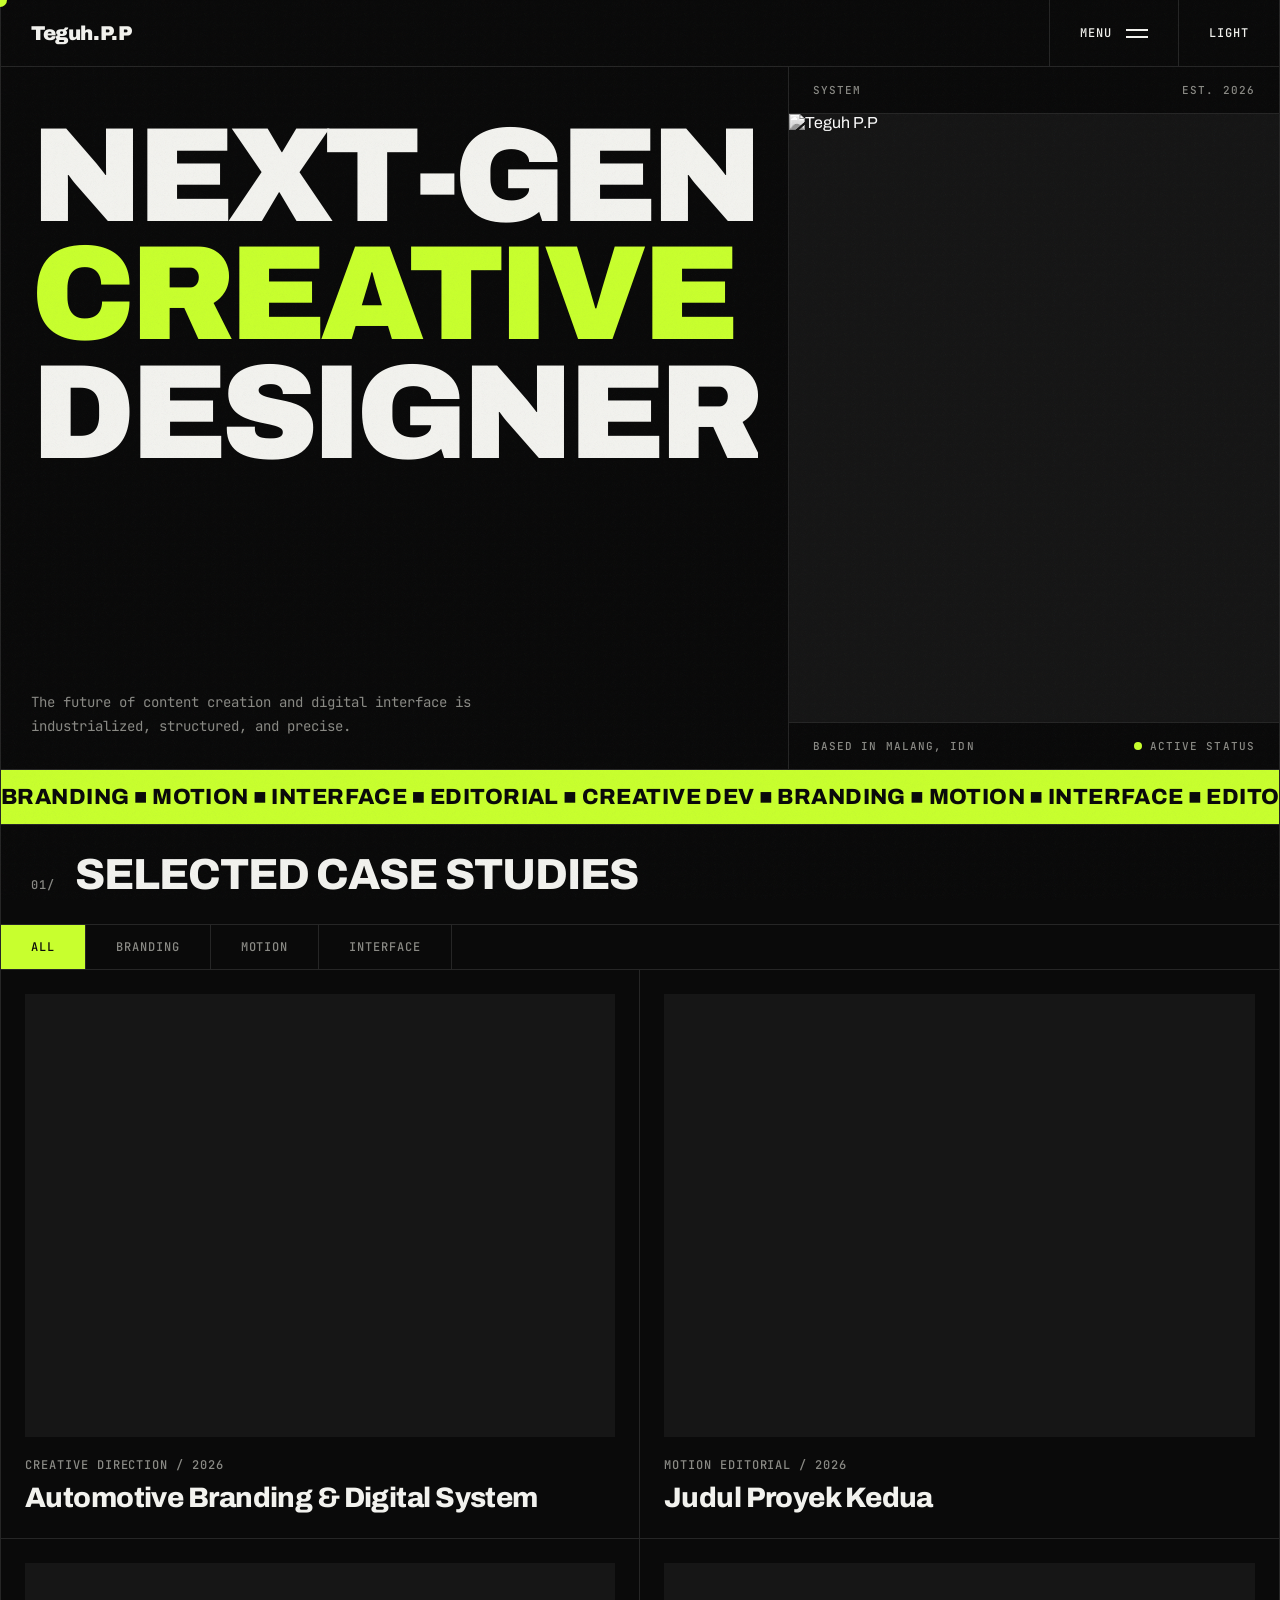
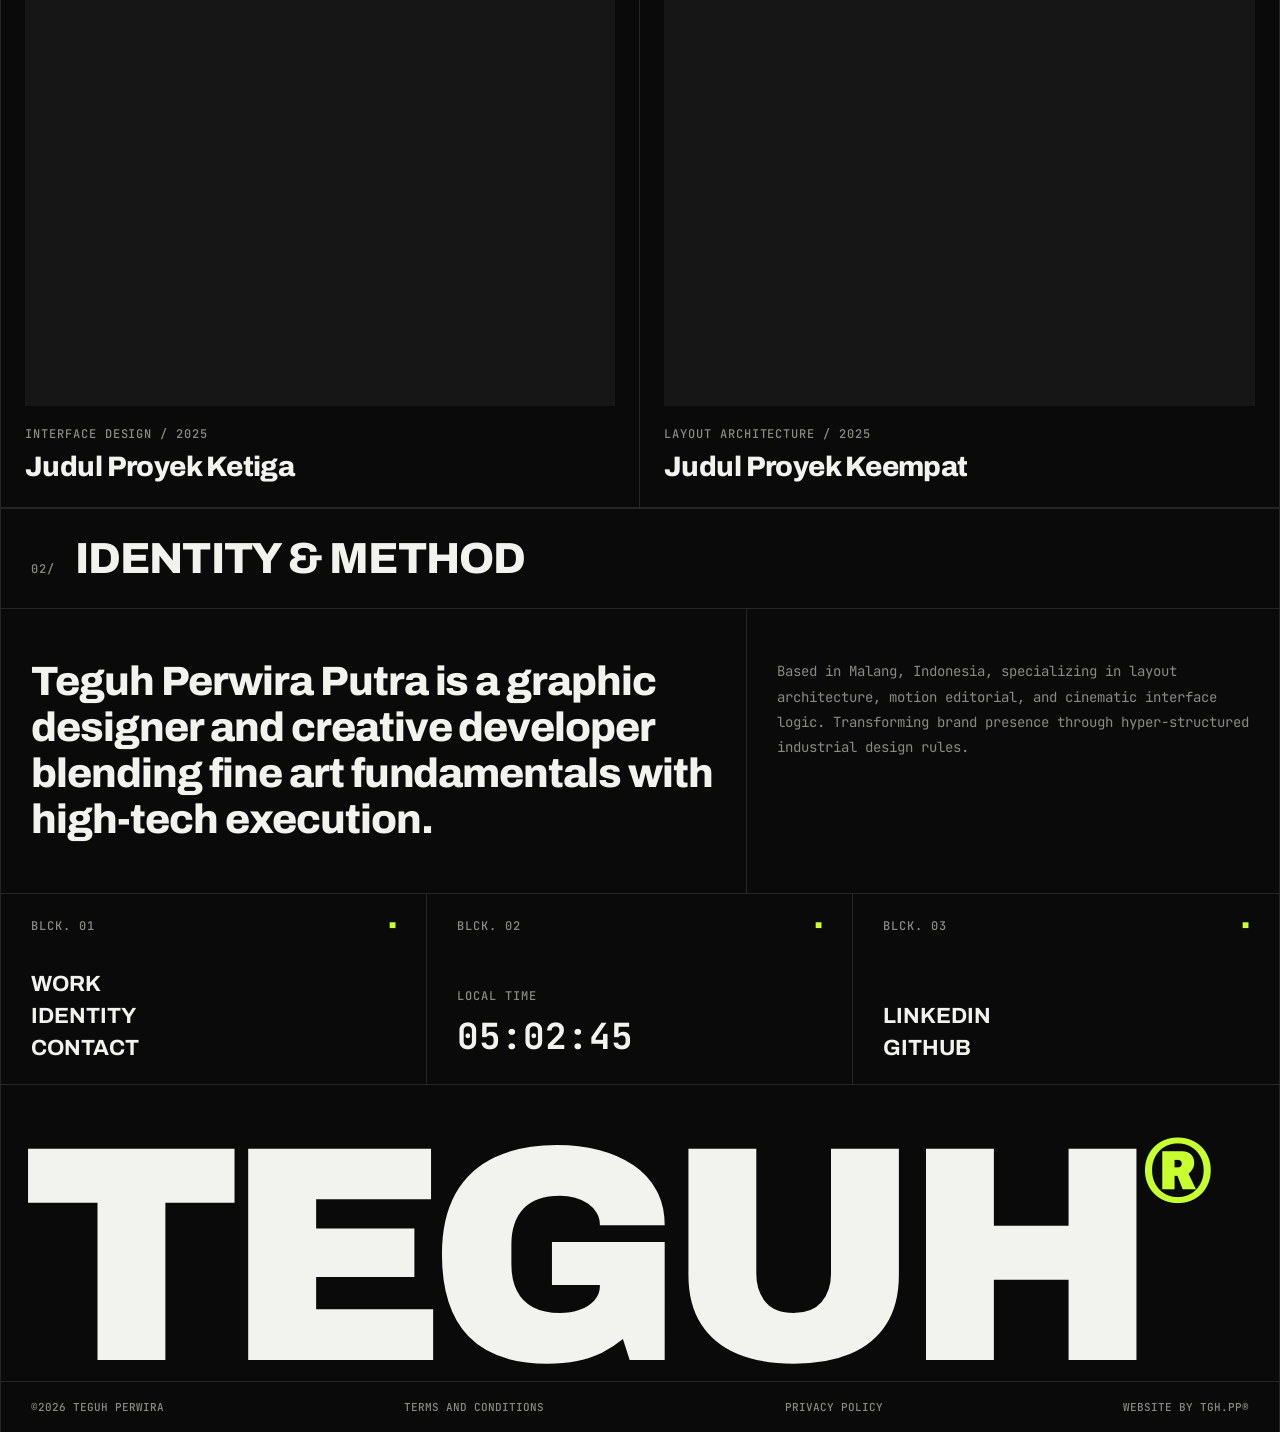
==== commit 8abf5f2a: "Add files via upload" ====
--- a/index.html
+++ b/index.html
@@ -3,30 +3,42 @@
 <head>
     <meta charset="UTF-8">
     <meta name="viewport" content="width=device-width, initial-scale=1.0">
+
+    <!-- ===== SEO: ganti judul & deskripsi ===== -->
     <title>Teguh.P.P | Portfolio</title>
     <meta name="description" content="Portfolio Teguh Perwira Putra - graphic designer & creative developer, Malang, Indonesia.">
+
     <link rel="icon" type="image/png" href="assets/images/favicon.png">
     <link rel="preconnect" href="https://fonts.googleapis.com">
     <link href="https://fonts.googleapis.com/css2?family=Archivo:wght@500;800;900&family=JetBrains+Mono:wght@400;500;700&display=swap" rel="stylesheet">
-    <link rel="stylesheet" href="style.css?v=2.0">
+
+    <!-- Naikkan angka ?v= setiap kali CSS/JS diubah agar cache browser ter-refresh -->
+    <link rel="stylesheet" href="style.css?v=3.0">
 </head>
 <body>
+
+    <!-- ===== EFEK GLOBAL (jangan dihapus) ===== -->
     <div class="noise-overlay"></div>
     <div class="custom-cursor"><span class="cursor-label">VIEW</span></div>
 
+    <!-- ===== MENU FULLSCREEN ===== -->
     <div class="menu-overlay" id="menuOverlay">
         <div class="menu-overlay-header">
             <a href="#" class="logo-branding">Teguh.P.P</a>
             <button class="close-menu-btn" id="closeMenu"><span class="menu-text">CLOSE</span><span>✕</span></button>
         </div>
         <div class="menu-overlay-content">
+            <!-- Tambah item menu: salin satu blok overlay-grid-cell, lalu ganti nomor, href, dan teks.
+                 Jika menambah item, ubah grid-template-columns di style.css (.menu-overlay-content). -->
             <div class="overlay-grid-cell"><span class="cell-index">01/</span><a href="#work" class="overlay-menu-link">SELECTED WORKS</a></div>
             <div class="overlay-grid-cell"><span class="cell-index">02/</span><a href="#about" class="overlay-menu-link">ABOUT IDENTITY</a></div>
-            <div class="overlay-grid-cell"><span class="cell-index">03/</span><a href="mailto:email@kamu.com" class="overlay-menu-link">START PROJECT</a></div>
+            <div class="overlay-grid-cell"><span class="cell-index">03/</span><a href="#" data-mail class="overlay-menu-link">START PROJECT</a></div>
         </div>
     </div>
 
     <div class="container">
+
+        <!-- ===== NAVBAR ===== -->
         <nav class="navbar">
             <a href="#" class="logo-branding">Teguh.P.P</a>
             <div class="nav-right">
@@ -35,9 +47,11 @@
             </div>
         </nav>
 
+        <!-- ===== HERO ===== -->
         <header class="hero-split">
             <div class="hero-left-cell">
                 <div class="hero-main-titles">
+                    <!-- Ganti kata judul di sini (baris ke-2 otomatis berwarna aksen) -->
                     <h1 class="hero-huge-title"><span>Next-Gen</span></h1>
                     <h1 class="hero-huge-title"><span>Creative</span></h1>
                     <h1 class="hero-huge-title"><span>Designer</span></h1>
@@ -46,6 +60,7 @@
             </div>
             <div class="hero-right-cell">
                 <div class="hero-meta-header"><span class="meta-label">SYSTEM</span><span class="meta-label">EST. 2026</span></div>
+                <!-- Ganti gambar/GIF hero: cukup ubah src -->
                 <div class="hero-gif-container"><img src="assets/images/giff.gif" alt="Teguh P.P" class="hero-gif-media"></div>
                 <div class="hero-meta-footer">
                     <span class="meta-info-sub">BASED IN MALANG, IDN</span>
@@ -54,57 +69,59 @@
             </div>
         </header>
 
-        <div class="marquee"><div class="marquee-track">
-            <span>BRANDING ■ MOTION ■ INTERFACE ■ EDITORIAL ■ CREATIVE DEV ■ </span>
-            <span>BRANDING ■ MOTION ■ INTERFACE ■ EDITORIAL ■ CREATIVE DEV ■ </span>
-        </div></div>
+        <!-- ===== MARQUEE (isi dari data.js -> SITE.marquee) ===== -->
+        <div class="marquee"><div class="marquee-track" id="marqueeTrack"></div></div>
 
+        <!-- ===== WORK (kartu dibuat otomatis dari data.js -> PROJECTS) ===== -->
         <section id="work" class="section">
-            <div class="section-header"><span class="section-index">01/</span><h2 class="section-title">Selected Case Studies</h2></div>
-            <div class="work-grid">
-                <a href="#" class="project-card" data-reveal>
-                    <div class="work-img-wrapper"><img src="https://images.unsplash.com/photo-1618005182384-a83a8bd57fbe?q=80&w=1200" alt="Automotive Branding"></div>
-                    <div class="project-meta"><span class="label-mono">CREATIVE DIRECTION / 2026</span><h3>Automotive Branding &amp; Digital System</h3></div>
-                </a>
-                <a href="#" class="project-card" data-reveal>
-                    <div class="work-img-wrapper"><img src="assets/images/project-2.jpg" alt="Project 2"></div>
-                    <div class="project-meta"><span class="label-mono">MOTION EDITORIAL / 2026</span><h3>Judul Proyek Kedua</h3></div>
-                </a>
-                <a href="#" class="project-card" data-reveal>
-                    <div class="work-img-wrapper"><img src="assets/images/project-3.jpg" alt="Project 3"></div>
-                    <div class="project-meta"><span class="label-mono">INTERFACE DESIGN / 2025</span><h3>Judul Proyek Ketiga</h3></div>
-                </a>
-                <a href="#" class="project-card" data-reveal>
-                    <div class="work-img-wrapper"><img src="assets/images/project-4.jpg" alt="Project 4"></div>
-                    <div class="project-meta"><span class="label-mono">LAYOUT ARCHITECTURE / 2025</span><h3>Judul Proyek Keempat</h3></div>
-                </a>
+            <div class="section-header">
+                <span class="section-index">01/</span>
+                <h2 class="section-title">Selected Case Studies</h2>
             </div>
+            <div class="filter-bar" id="filterBar"></div>
+            <div class="work-grid" id="workGrid"></div>
         </section>
 
+        <!-- ===== ABOUT ===== -->
         <section id="about" class="section">
-            <div class="section-header"><span class="section-index">02/</span><h2 class="section-title">Identity &amp; Method</h2></div>
+            <div class="section-header">
+                <span class="section-index">02/</span>
+                <h2 class="section-title">Identity &amp; Method</h2>
+            </div>
             <div class="about-split">
                 <div class="about-left"><p class="about-bold-text" data-reveal>Teguh Perwira Putra is a graphic designer and creative developer blending fine art fundamentals with high-tech execution.</p></div>
                 <div class="about-right"><p class="about-description" data-reveal>Based in Malang, Indonesia, specializing in layout architecture, motion editorial, and cinematic interface logic. Transforming brand presence through hyper-structured industrial design rules.</p></div>
             </div>
         </section>
 
+        <!-- ===== FOOTER ===== -->
         <footer class="footer">
             <div class="footer-grid">
-                <div class="footer-cell"><div class="cell-header"><span class="cell-index">BLCK. 01</span><span>■</span></div>
-                    <div class="cell-links"><a href="#work">Work</a><a href="#about">Identity</a><a href="mailto:email@kamu.com">Contact</a></div></div>
-                <div class="footer-cell"><div class="cell-header"><span class="cell-index">BLCK. 02</span><span>■</span></div>
-                    <div class="cell-links"><span class="clock-label">LOCAL TIME (WIB)</span><span id="liveClock" class="clock-time">00:00:00</span></div></div>
-                <div class="footer-cell"><div class="cell-header"><span class="cell-index">BLCK. 03</span><span>■</span></div>
-                    <div class="cell-links"><a href="https://linkedin.com" target="_blank" rel="noopener">LinkedIn</a><a href="https://github.com" target="_blank" rel="noopener">GitHub</a></div></div>
+                <div class="footer-cell">
+                    <div class="cell-header"><span class="cell-index">BLCK. 01</span><span>■</span></div>
+                    <div class="cell-links"><a href="#work">Work</a><a href="#about">Identity</a><a href="#" data-mail>Contact</a></div>
+                </div>
+                <div class="footer-cell">
+                    <div class="cell-header"><span class="cell-index">BLCK. 02</span><span>■</span></div>
+                    <div class="cell-links"><span class="clock-label">LOCAL TIME</span><span id="liveClock" class="clock-time">00:00:00</span></div>
+                </div>
+                <div class="footer-cell">
+                    <div class="cell-header"><span class="cell-index">BLCK. 03</span><span>■</span></div>
+                    <div class="cell-links" id="socialLinks"></div> <!-- diisi dari SITE.socials -->
+                </div>
             </div>
             <h2 class="footer-brand-text">Teguh<span>®</span></h2>
             <div class="footer-meta-bar">
                 <span>©2026 TEGUH PERWIRA</span><span>TERMS AND CONDITIONS</span><span>PRIVACY POLICY</span><span>WEBSITE BY TGH.PP®</span>
             </div>
         </footer>
+
     </div>
+
     <button id="backToTop" aria-label="Kembali ke atas">UP</button>
+
+    <!-- Urutan WAJIB: data.js dulu, baru script.js -->
+    <script src="data.js"></script>
     <script src="script.js"></script>
 </body>
 </html>
--- a/style.css
+++ b/style.css
@@ -1,28 +1,83 @@
-:root{--bg:#0a0a0a;--fg:#f2f2ee;--mut:#8a8a85;--line:#262626;--acc:#c8ff2e;--disp:'Archivo',sans-serif;--mono:'JetBrains Mono',monospace}
-[data-theme="light"]{--bg:#efefea;--fg:#0a0a0a;--mut:#6b6b66;--line:#cfcfc8;--acc:#0a0a0a}
+/* =========================================================
+   DAFTAR ISI
+   1. TOKENS (variabel - edit nilai di sini dulu)
+   2. RESET & BASE
+   3. EFEK GLOBAL (noise, cursor)
+   4. NAVBAR & TOMBOL
+   5. HERO
+   6. MARQUEE
+   7. SECTION & WORK (filter, kartu proyek)
+   8. ABOUT
+   9. FOOTER
+   10. MENU OVERLAY & BACK-TO-TOP
+   11. RESPONSIVE  (semua @media ada di sini, urut besar -> kecil)
+   ========================================================= */
+
+/* ===== 1. TOKENS ===== */
+:root{
+  /* Warna (tema gelap = default) */
+  --bg:#0a0a0a; --fg:#f2f2ee; --mut:#8a8a85; --line:#262626;
+  --acc:#c8ff2e;        /* warna aksen */
+  --on-acc:#0a0a0a;     /* warna teks DI ATAS aksen */
+  --placeholder:#161616;
+
+  /* Font */
+  --disp:'Archivo',sans-serif;
+  --mono:'JetBrains Mono',monospace;
+
+  /* Ukuran & jarak */
+  --maxw:1600px;        /* lebar maksimum situs */
+  --pad:30px;           /* padding standar tiap sel */
+  --card-pad:24px;
+
+  /* Animasi */
+  --speed:.4s;
+  --ease:cubic-bezier(.2,.8,.2,1);
+  --marquee-speed:26s;
+}
+[data-theme="light"]{
+  --bg:#efefea; --fg:#0a0a0a; --mut:#6b6b66; --line:#cfcfc8;
+  --acc:#0a0a0a; --on-acc:#efefea; --placeholder:#dcdcd5;
+}
+
+/* ===== 2. RESET & BASE ===== */
 *{margin:0;padding:0;box-sizing:border-box}
 html{scroll-behavior:smooth}
-body{background:var(--bg);color:var(--fg);font-family:var(--disp);overflow-x:hidden;transition:background .4s,color .4s}
+body{background:var(--bg);color:var(--fg);font-family:var(--disp);overflow-x:hidden;transition:background var(--speed),color var(--speed)}
 a{color:inherit;text-decoration:none}
 button{font:inherit;color:inherit;background:none;border:0;cursor:pointer}
+img{max-width:100%}
+.container{max-width:var(--maxw);margin:0 auto;border-left:1px solid var(--line);border-right:1px solid var(--line)}
+
+/* Label kecil bergaya mono (dipakai di banyak tempat) */
+.section-index,.cell-index,.label-mono,.clock-label{font:500 12px var(--mono);color:var(--mut);letter-spacing:.08em}
+
+/* ===== 3. EFEK GLOBAL ===== */
 .noise-overlay{position:fixed;inset:0;pointer-events:none;z-index:90;opacity:.05;background-image:url("data:image/svg+xml,%3Csvg xmlns='http://www.w3.org/2000/svg' width='160' height='160'%3E%3Cfilter id='n'%3E%3CfeTurbulence baseFrequency='.9'/%3E%3C/filter%3E%3Crect width='160' height='160' filter='url(%23n)'/%3E%3C/svg%3E")}
-.custom-cursor{position:fixed;top:0;left:0;width:14px;height:14px;margin:-7px 0 0 -7px;border-radius:50%;background:var(--acc);pointer-events:none;z-index:200;display:none;align-items:center;justify-content:center;transition:width .25s,height .25s,margin .25s;mix-blend-mode:normal}
-.custom-cursor .cursor-label{font:700 10px var(--mono);color:#000;opacity:0}
+.custom-cursor{position:fixed;top:0;left:0;width:14px;height:14px;margin:-7px 0 0 -7px;border-radius:50%;background:var(--acc);pointer-events:none;z-index:200;display:none;align-items:center;justify-content:center;transition:width .25s,height .25s,margin .25s}
+.custom-cursor .cursor-label{font:700 10px var(--mono);color:var(--on-acc);opacity:0}
 .custom-cursor.is-view{width:84px;height:84px;margin:-42px 0 0 -42px}
 .custom-cursor.is-view .cursor-label{opacity:1}
-@media(hover:hover) and (pointer:fine){.custom-cursor{display:flex}body,a,button{cursor:none}}
-.container{max-width:1600px;margin:0 auto;border-left:1px solid var(--line);border-right:1px solid var(--line)}
+/* Kursor kustom hanya di perangkat dengan mouse */
+@media (hover:hover) and (pointer:fine){
+  .custom-cursor{display:flex}
+  body,a,button{cursor:none}
+}
+
+/* ===== 4. NAVBAR & TOMBOL ===== */
 .navbar{display:flex;justify-content:space-between;align-items:stretch;border-bottom:1px solid var(--line);position:sticky;top:0;z-index:50;background:var(--bg)}
-.logo-branding{font:900 20px var(--disp);padding:22px 30px;letter-spacing:-.02em;display:flex;align-items:center}
+.logo-branding{font:900 20px var(--disp);padding:22px var(--pad);letter-spacing:-.02em;display:flex;align-items:center}
 .nav-right{display:flex}
-.nav-block-menu,.theme-toggle-nav,.close-menu-btn{display:flex;align-items:center;gap:14px;padding:0 30px;border-left:1px solid var(--line);font:500 12px var(--mono);text-transform:uppercase;letter-spacing:.08em;transition:background .25s,color .25s}
-.nav-block-menu:hover,.theme-toggle-nav:hover,.close-menu-btn:hover{background:var(--acc);color:#000}
+.nav-block-menu,.theme-toggle-nav,.close-menu-btn{display:flex;align-items:center;gap:14px;padding:0 var(--pad);border-left:1px solid var(--line);font:500 12px var(--mono);text-transform:uppercase;letter-spacing:.08em;transition:background .25s,color .25s}
+.nav-block-menu:hover,.theme-toggle-nav:hover,.close-menu-btn:hover{background:var(--acc);color:var(--on-acc)}
 .burger-icon{display:flex;flex-direction:column;gap:5px}
 .burger-icon span{width:22px;height:2px;background:currentColor}
+
+/* ===== 5. HERO ===== */
 .hero-split{display:grid;grid-template-columns:1.25fr 1fr;border-bottom:1px solid var(--line)}
-.hero-left-cell{display:flex;flex-direction:column;justify-content:space-between;padding:50px 30px 30px;border-right:1px solid var(--line);min-height:78vh}
+.hero-left-cell{display:flex;flex-direction:column;justify-content:space-between;padding:50px var(--pad) var(--pad);border-right:1px solid var(--line);min-height:78vh}
 .hero-huge-title{font:900 clamp(56px,10.5vw,170px)/.88 var(--disp);text-transform:uppercase;letter-spacing:-.045em;overflow:hidden}
-.hero-huge-title span{display:block;transform:translateY(105%);animation:rise .9s cubic-bezier(.2,.8,.2,1) forwards}
+.hero-huge-title span{display:block;transform:translateY(105%);animation:rise .9s var(--ease) forwards}
 .hero-huge-title:nth-child(2) span{animation-delay:.1s;color:var(--acc)}
 .hero-huge-title:nth-child(3) span{animation-delay:.2s}
 @keyframes rise{to{transform:none}}
@@ -34,35 +89,51 @@
 .meta-status-wrap{display:flex;align-items:center;gap:8px}
 .status-dot{width:8px;height:8px;border-radius:50%;background:var(--acc);animation:pulse 1.6s infinite}
 @keyframes pulse{50%{opacity:.25}}
-.hero-gif-container{flex:1;overflow:hidden;min-height:340px;background:#111}
+.hero-gif-container{flex:1;overflow:hidden;min-height:340px;background:var(--placeholder)}
 .hero-gif-media{width:100%;height:100%;object-fit:cover;display:block;filter:grayscale(1) contrast(1.1);transition:filter .5s,transform .2s}
 .hero-gif-container:hover .hero-gif-media{filter:none}
-.marquee{overflow:hidden;border-bottom:1px solid var(--line);background:var(--acc);color:#000;padding:14px 0}
-.marquee-track{display:flex;width:max-content;animation:scroll 26s linear infinite}
-.marquee-track span{font:800 22px var(--disp);letter-spacing:.02em;white-space:pre;padding-right:0}
+
+/* ===== 6. MARQUEE ===== */
+.marquee{overflow:hidden;border-bottom:1px solid var(--line);background:var(--acc);color:var(--on-acc);padding:14px 0}
+.marquee-track{display:flex;width:max-content;animation:scroll var(--marquee-speed) linear infinite}
+.marquee-track span{font:800 22px var(--disp);letter-spacing:.02em;white-space:pre}
 @keyframes scroll{to{transform:translateX(-50%)}}
+
+/* ===== 7. SECTION & WORK ===== */
 .section{border-bottom:1px solid var(--line)}
-.section-header{display:flex;align-items:baseline;gap:20px;padding:26px 30px;border-bottom:1px solid var(--line)}
-.section-index,.cell-index,.label-mono,.clock-label{font:500 12px var(--mono);color:var(--mut);letter-spacing:.08em}
+.section-header{display:flex;align-items:baseline;gap:20px;padding:26px var(--pad);border-bottom:1px solid var(--line)}
 .section-title{font:800 clamp(24px,3.4vw,48px) var(--disp);text-transform:uppercase;letter-spacing:-.02em}
+
+.filter-bar{display:flex;flex-wrap:wrap;border-bottom:1px solid var(--line)}
+.filter-bar:empty{display:none}
+.filter-btn{padding:14px var(--pad);border-right:1px solid var(--line);font:500 12px var(--mono);text-transform:uppercase;letter-spacing:.08em;color:var(--mut);transition:background .25s,color .25s}
+.filter-btn:hover{color:var(--fg)}
+.filter-btn.active{background:var(--acc);color:var(--on-acc)}
+
 .work-grid{display:grid;grid-template-columns:repeat(2,1fr)}
-.project-card{display:block;border-right:1px solid var(--line);border-bottom:1px solid var(--line);padding:24px;opacity:0;transform:translateY(40px);transition:opacity .8s,transform .8s,background .3s}
+.project-card{display:block;border-right:1px solid var(--line);border-bottom:1px solid var(--line);padding:var(--card-pad);opacity:0;transform:translateY(40px);transition:opacity .8s,transform .8s,background .3s}
 .project-card:nth-child(2n){border-right:0}
-.project-card.in,.about-bold-text.in,.about-description.in{opacity:1;transform:none}
-.project-card:hover{background:rgba(200,255,46,.05)}
-.work-img-wrapper{aspect-ratio:4/3;overflow:hidden;background:#161616}
-.work-img-wrapper img{width:100%;height:100%;object-fit:cover;display:block;filter:grayscale(1);transition:transform .8s cubic-bezier(.2,.8,.2,1),filter .5s}
+.project-card:hover{background:rgba(128,128,128,.07)}
+.work-img-wrapper{aspect-ratio:4/3;overflow:hidden;background:var(--placeholder)}
+.work-img-wrapper img{width:100%;height:100%;object-fit:cover;display:block;filter:grayscale(1);transition:transform .8s var(--ease),filter .5s}
 .project-card:hover img{transform:scale(1.06);filter:none}
 .project-meta{display:flex;flex-direction:column;gap:10px;padding-top:20px}
 .project-meta h3{font:800 clamp(20px,2.2vw,32px)/1.1 var(--disp);letter-spacing:-.02em}
+
+/* Status "muncul" untuk semua elemen reveal (ditambah oleh script.js) */
+.project-card.in,.about-bold-text.in,.about-description.in{opacity:1;transform:none}
+
+/* ===== 8. ABOUT ===== */
 .about-split{display:grid;grid-template-columns:1.4fr 1fr}
-.about-left{padding:50px 30px;border-right:1px solid var(--line)}
-.about-right{padding:50px 30px}
+.about-left{padding:50px var(--pad);border-right:1px solid var(--line)}
+.about-right{padding:50px var(--pad)}
 .about-bold-text,.about-description{opacity:0;transform:translateY(30px);transition:opacity .8s,transform .8s}
 .about-bold-text{font:800 clamp(24px,3.2vw,46px)/1.12 var(--disp);letter-spacing:-.025em}
 .about-description{font:400 14px/1.8 var(--mono);color:var(--mut)}
+
+/* ===== 9. FOOTER ===== */
 .footer-grid{display:grid;grid-template-columns:repeat(3,1fr);border-bottom:1px solid var(--line)}
-.footer-cell{padding:24px 30px;border-right:1px solid var(--line);min-height:190px;display:flex;flex-direction:column;justify-content:space-between}
+.footer-cell{padding:24px var(--pad);border-right:1px solid var(--line);min-height:190px;display:flex;flex-direction:column;justify-content:space-between}
 .footer-cell:last-child{border-right:0}
 .cell-header{display:flex;justify-content:space-between;color:var(--acc);font-size:12px}
 .cell-links{display:flex;flex-direction:column;gap:8px}
@@ -71,26 +142,43 @@
 .clock-time{font:700 36px var(--mono)}
 .footer-brand-text{font:900 clamp(90px,24vw,400px)/.8 var(--disp);letter-spacing:-.06em;text-transform:uppercase;padding:50px 20px 0;overflow:hidden;white-space:nowrap}
 .footer-brand-text span{color:var(--acc);font-size:.3em;vertical-align:top}
-.footer-meta-bar{display:flex;flex-wrap:wrap;justify-content:space-between;gap:12px;padding:18px 30px;border-top:1px solid var(--line);font:500 11px var(--mono);color:var(--mut)}
-#backToTop{position:fixed;right:24px;bottom:24px;width:54px;height:54px;background:var(--acc);color:#000;font:700 11px var(--mono);z-index:60;opacity:0;pointer-events:none;transform:translateY(20px);transition:.3s}
-#backToTop.show{opacity:1;pointer-events:auto;transform:none}
+.footer-meta-bar{display:flex;flex-wrap:wrap;justify-content:space-between;gap:12px;padding:18px var(--pad);border-top:1px solid var(--line);font:500 11px var(--mono);color:var(--mut)}
+
+/* ===== 10. MENU OVERLAY & BACK-TO-TOP ===== */
 .menu-overlay{position:fixed;inset:0;background:var(--bg);z-index:100;display:flex;flex-direction:column;clip-path:inset(0 0 100% 0);transition:clip-path .7s cubic-bezier(.7,0,.2,1);visibility:hidden}
 .menu-overlay.active{clip-path:inset(0);visibility:visible}
 .menu-overlay-header{display:flex;justify-content:space-between;border-bottom:1px solid var(--line)}
 .menu-overlay-content{flex:1;display:grid;grid-template-columns:repeat(3,1fr)}
-.overlay-grid-cell{border-right:1px solid var(--line);padding:30px;display:flex;flex-direction:column;justify-content:space-between;transition:background .3s}
+.overlay-grid-cell{border-right:1px solid var(--line);padding:var(--pad);display:flex;flex-direction:column;justify-content:space-between;transition:background .3s,color .3s}
 .overlay-grid-cell:last-child{border-right:0}
-.overlay-grid-cell:hover{background:var(--acc);color:#000}
-.overlay-grid-cell:hover .cell-index{color:#000}
+.overlay-grid-cell:hover{background:var(--acc);color:var(--on-acc)}
+.overlay-grid-cell:hover .cell-index{color:var(--on-acc)}
 .overlay-menu-link{font:900 clamp(26px,3.6vw,56px)/1 var(--disp);letter-spacing:-.03em}
-@media(max-width:992px){
-.hero-split,.about-split,.footer-grid,.menu-overlay-content{grid-template-columns:1fr}
-.hero-left-cell{min-height:60vh;border-right:0;border-bottom:1px solid var(--line)}
-.work-grid{grid-template-columns:1fr}
-.project-card{border-right:0}
-.about-left{border-right:0;padding-bottom:10px}
-.footer-cell,.overlay-grid-cell{border-right:0;border-bottom:1px solid var(--line);min-height:120px}
-.logo-branding{padding:18px 20px}
-.nav-block-menu,.theme-toggle-nav{padding:0 18px}
+
+#backToTop{position:fixed;right:24px;bottom:24px;width:54px;height:54px;background:var(--acc);color:var(--on-acc);font:700 11px var(--mono);z-index:60;opacity:0;pointer-events:none;transform:translateY(20px);transition:var(--speed)}
+#backToTop.show{opacity:1;pointer-events:auto;transform:none}
+
+/* ===== 11. RESPONSIVE (urut: besar -> kecil) ===== */
+@media (max-width:992px){
+  :root{--pad:20px;--card-pad:16px}
+  .hero-split,.about-split,.footer-grid,.menu-overlay-content{grid-template-columns:1fr}
+  .hero-left-cell{min-height:60vh;border-right:0;border-bottom:1px solid var(--line)}
+  .work-grid{grid-template-columns:1fr}
+  .project-card{border-right:0}
+  .about-left{border-right:0;padding-bottom:10px}
+  .footer-cell,.overlay-grid-cell{border-right:0;border-bottom:1px solid var(--line);min-height:120px}
+  .logo-branding{padding:18px var(--pad)}
 }
-@media(prefers-reduced-motion:reduce){*{animation:none!important;transition:none!important}.hero-huge-title span{transform:none}}
+@media (max-width:600px){
+  .hero-huge-title{font-size:17vw}
+  .hero-left-cell{padding:36px var(--pad) 24px;min-height:52vh}
+  .footer-brand-text{font-size:26vw;padding:30px 12px 0}
+  .footer-meta-bar{flex-direction:column}
+  .overlay-menu-link{font-size:9vw}
+  .nav-block-menu,.theme-toggle-nav{padding:0 14px}
+  #backToTop{right:14px;bottom:14px}
+}
+@media (prefers-reduced-motion:reduce){
+  *{animation:none!important;transition:none!important}
+  .hero-huge-title span{transform:none}
+}
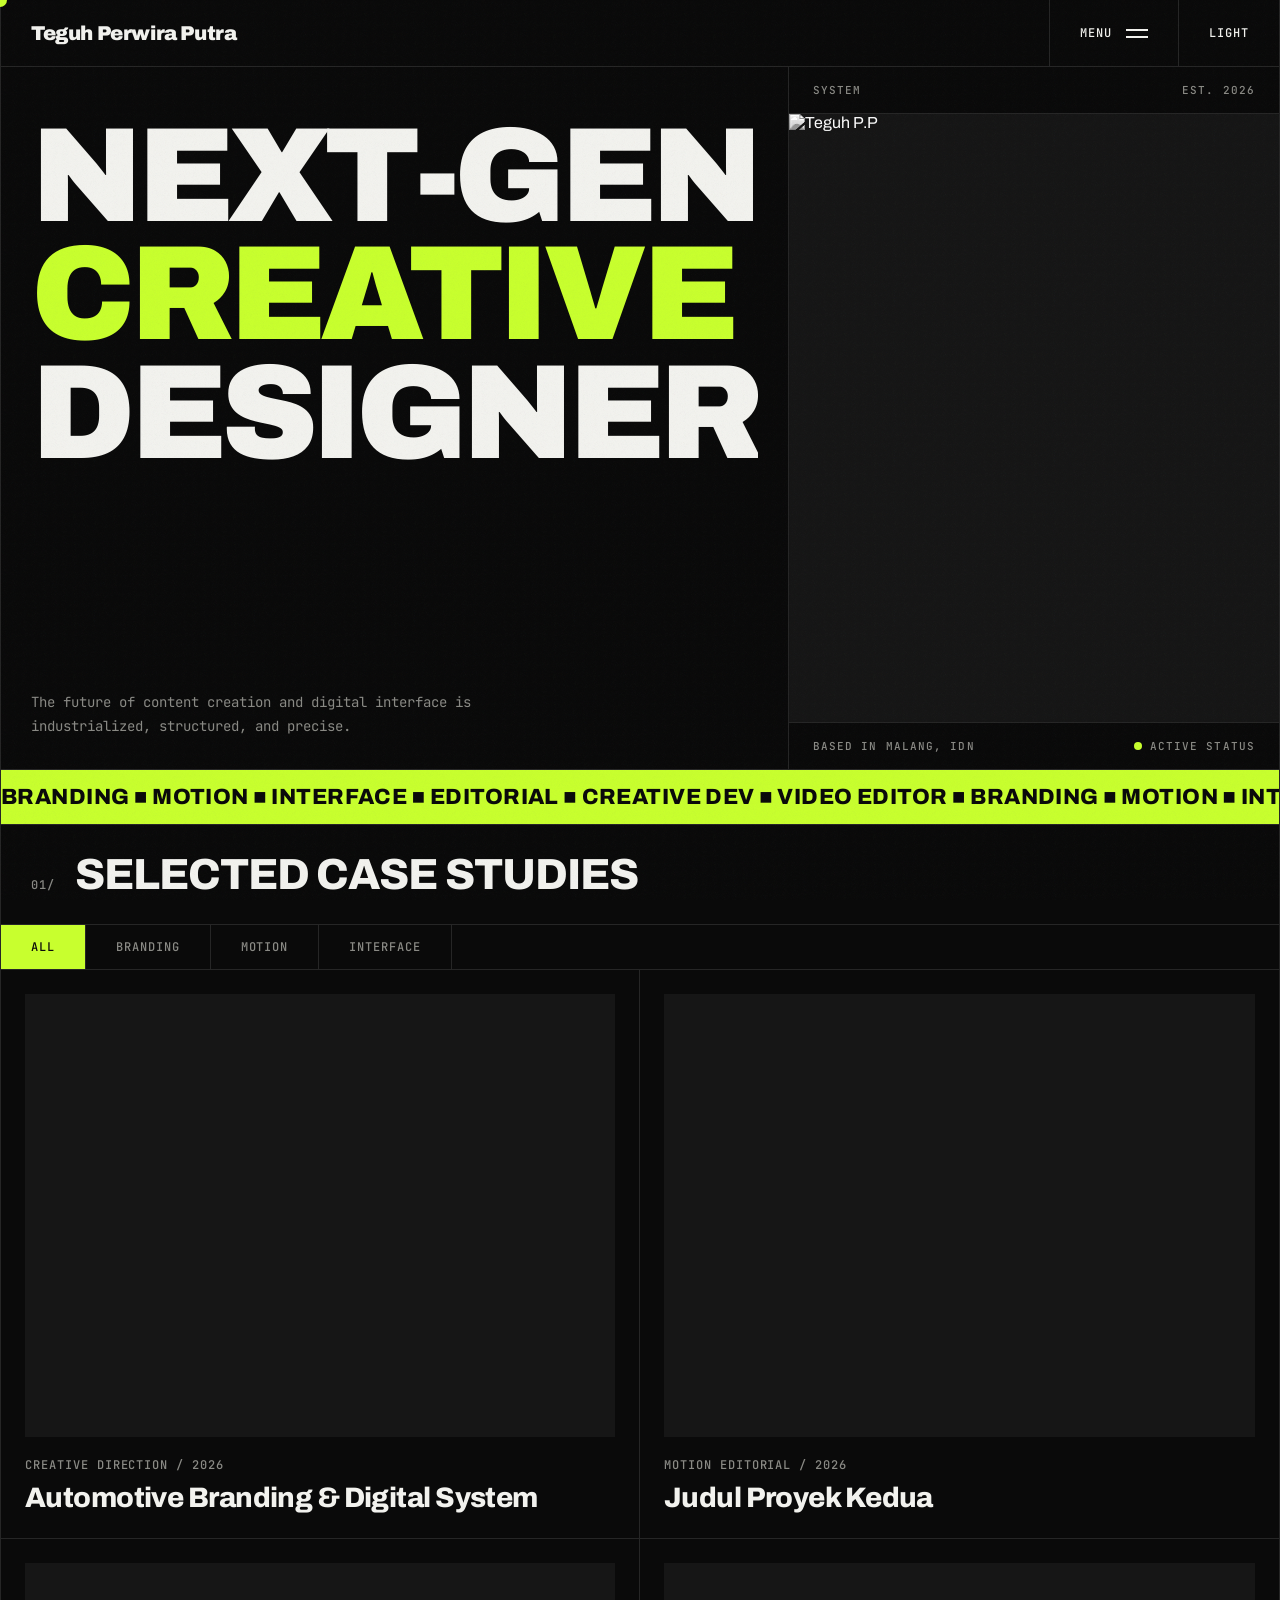
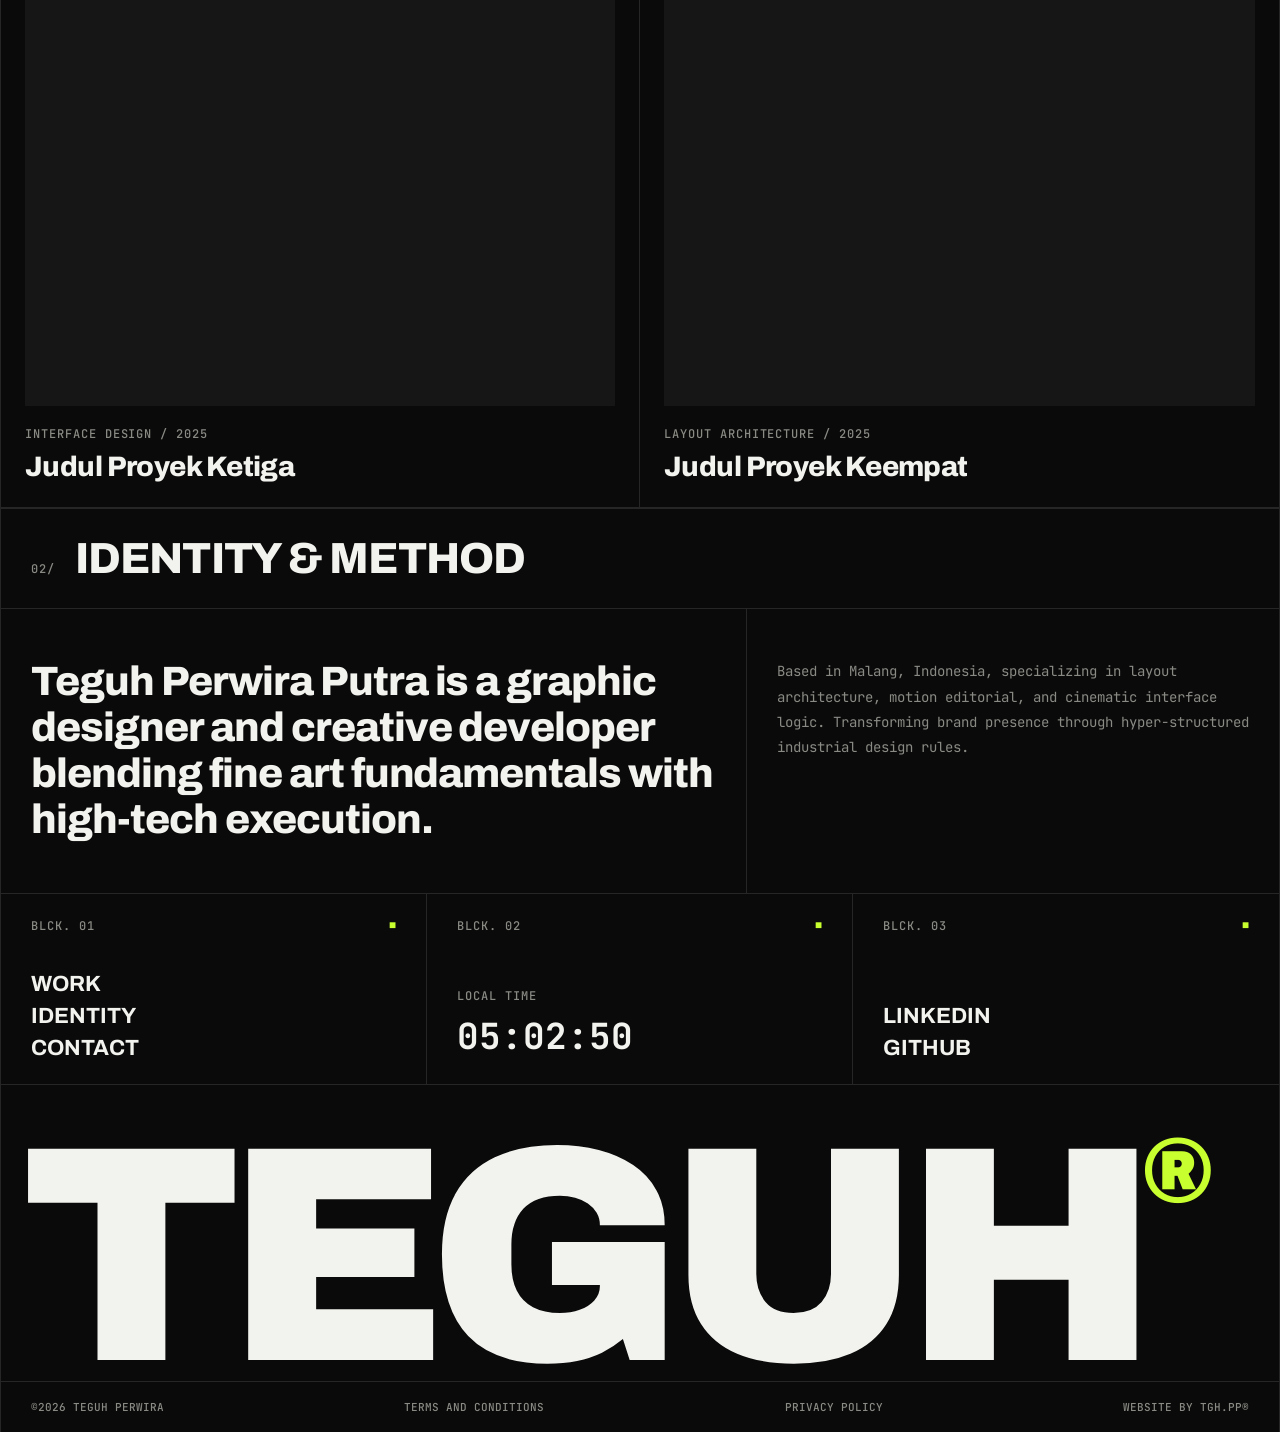
==== commit d00690f3: "Update index.html" ====
--- a/index.html
+++ b/index.html
@@ -5,7 +5,7 @@
     <meta name="viewport" content="width=device-width, initial-scale=1.0">
 
     <!-- ===== SEO: ganti judul & deskripsi ===== -->
-    <title>Teguh.P.P | Portfolio</title>
+    <title>Teguh Perwira Putra | Portfolio</title>
     <meta name="description" content="Portfolio Teguh Perwira Putra - graphic designer & creative developer, Malang, Indonesia.">
 
     <link rel="icon" type="image/png" href="assets/images/favicon.png">
@@ -40,7 +40,7 @@
 
         <!-- ===== NAVBAR ===== -->
         <nav class="navbar">
-            <a href="#" class="logo-branding">Teguh.P.P</a>
+            <a href="#" class="logo-branding">Teguh Perwira Putra</a>
             <div class="nav-right">
                 <button class="nav-block-menu" id="openMenu"><span class="menu-text">Menu</span><span class="burger-icon"><span></span><span></span></span></button>
                 <button class="theme-toggle-nav" id="themeToggle">LIGHT</button>
--- a/style.css
+++ b/style.css
@@ -155,7 +155,7 @@
 .overlay-grid-cell:hover .cell-index{color:var(--on-acc)}
 .overlay-menu-link{font:900 clamp(26px,3.6vw,56px)/1 var(--disp);letter-spacing:-.03em}
 
-#backToTop{position:fixed;right:24px;bottom:24px;width:54px;height:54px;background:var(--acc);color:var(--on-acc);font:700 11px var(--mono);z-index:60;opacity:0;pointer-events:none;transform:translateY(20px);transition:var(--speed)}
+#backToTop{position:fixed;right:24px;bottom:24px;width:54px;height:54px;background:var(--acc);color:var(--on-acc);font:700 11px var(--mono);z-index:60;opacity:0;pointer-events:none;transform:translateY(20px);transition:opacity var(--speed),transform var(--speed)}
 #backToTop.show{opacity:1;pointer-events:auto;transform:none}
 
 /* ===== 11. RESPONSIVE (urut: besar -> kecil) ===== */
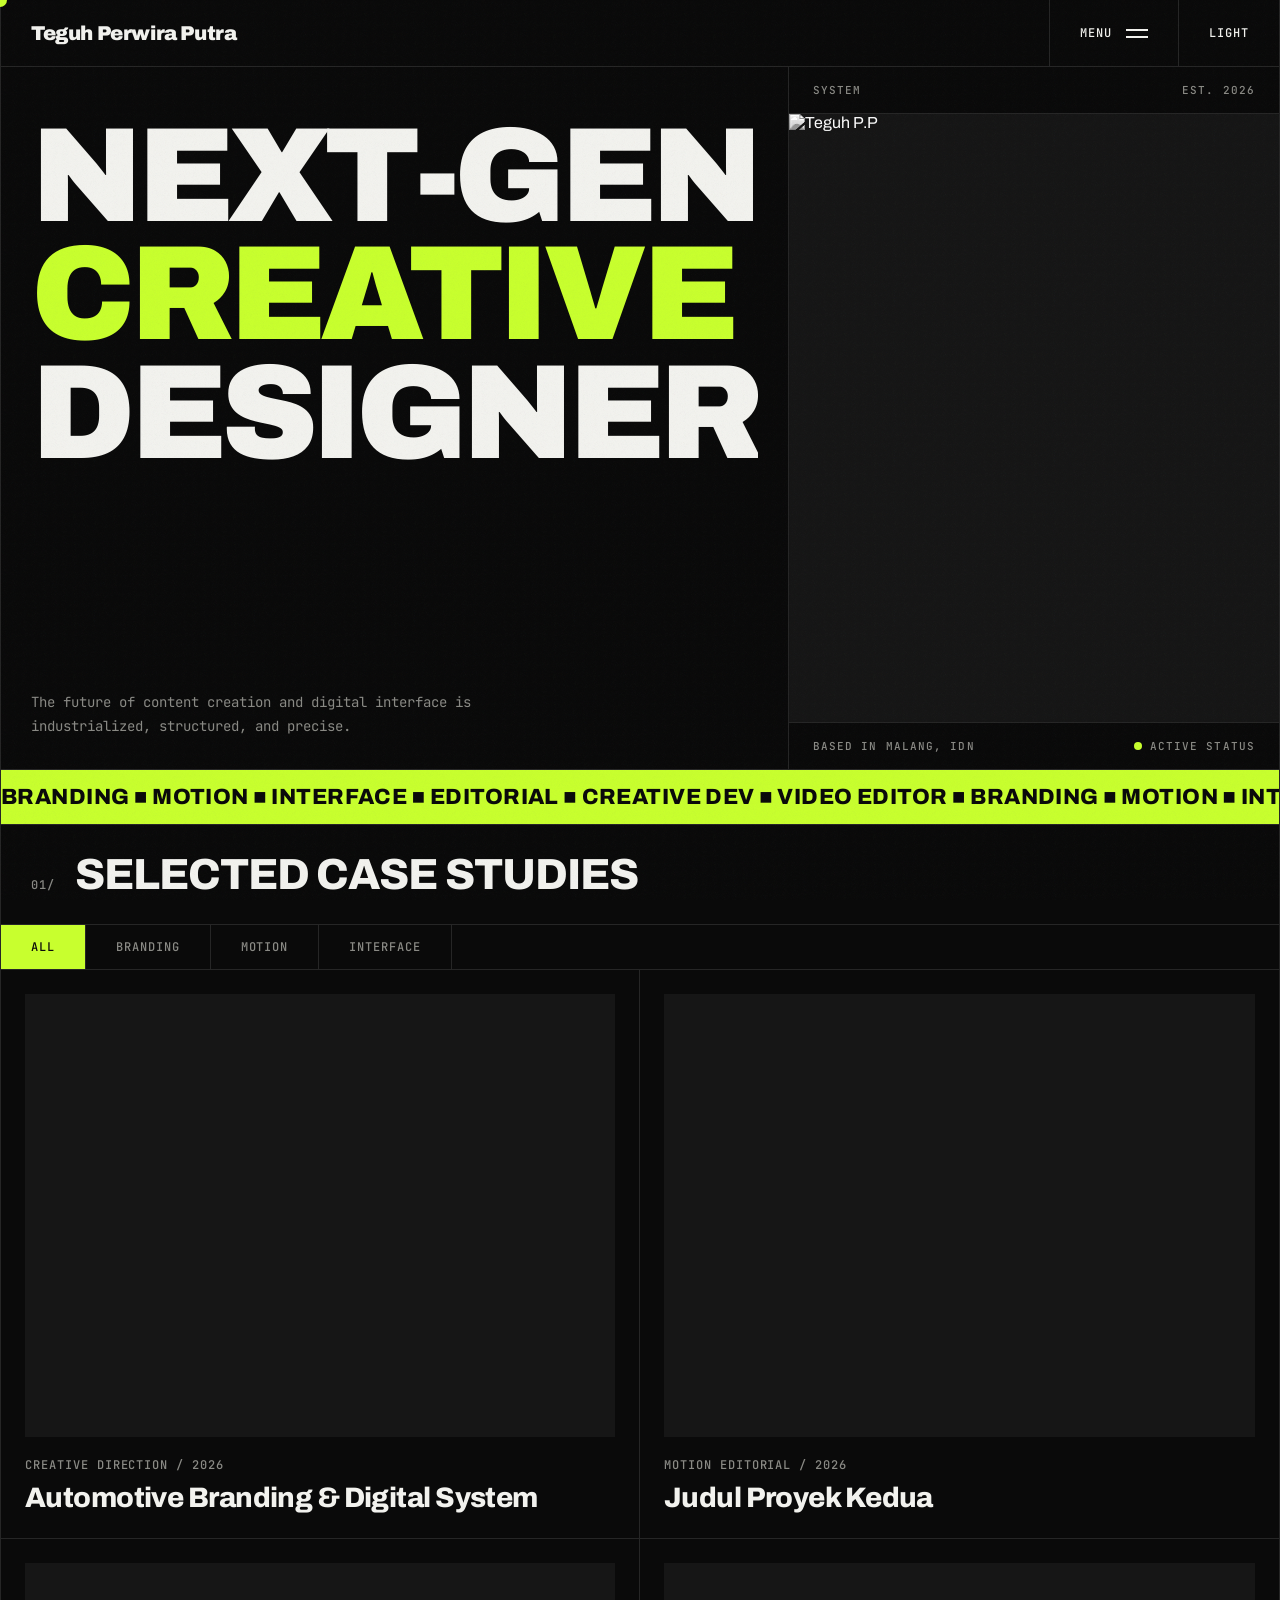
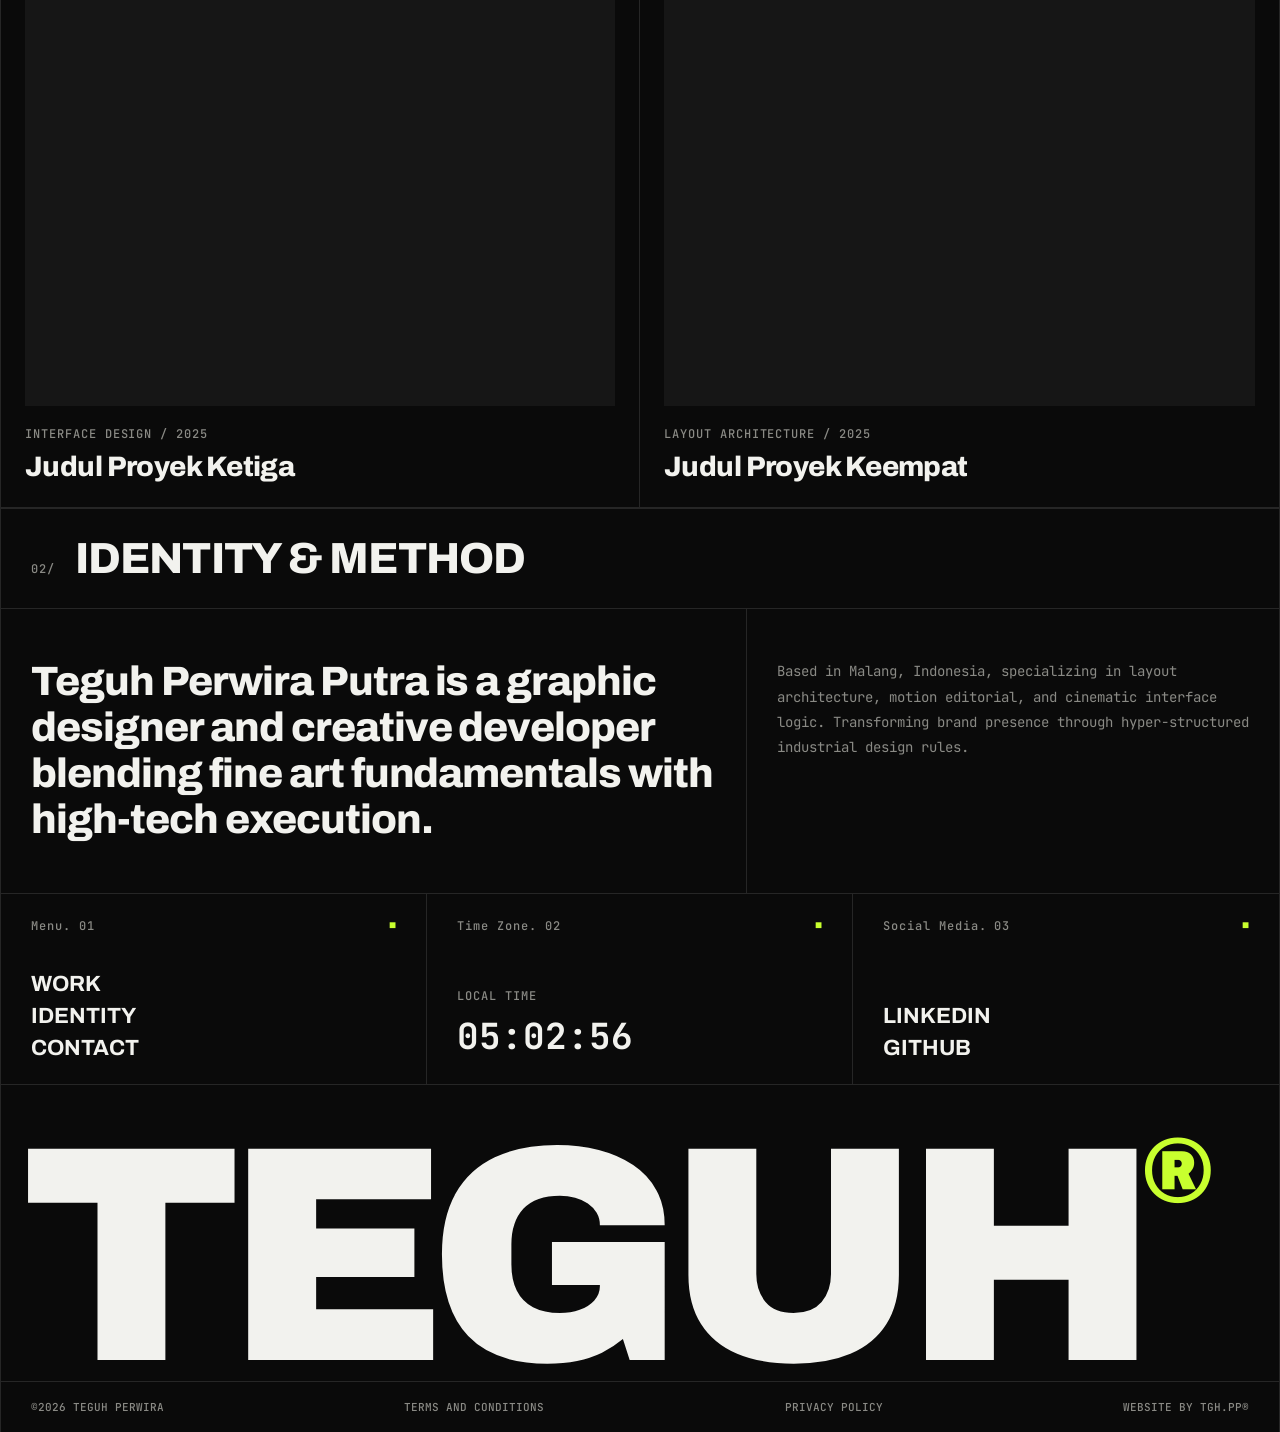
==== commit c5c1b13b: "Update index.html" ====
--- a/index.html
+++ b/index.html
@@ -98,15 +98,15 @@
         <footer class="footer">
             <div class="footer-grid">
                 <div class="footer-cell">
-                    <div class="cell-header"><span class="cell-index">BLCK. 01</span><span>■</span></div>
+                    <div class="cell-header"><span class="cell-index">Menu. 01</span><span>■</span></div>
                     <div class="cell-links"><a href="#work">Work</a><a href="#about">Identity</a><a href="#" data-mail>Contact</a></div>
                 </div>
                 <div class="footer-cell">
-                    <div class="cell-header"><span class="cell-index">BLCK. 02</span><span>■</span></div>
+                    <div class="cell-header"><span class="cell-index">Time Zone. 02</span><span>■</span></div>
                     <div class="cell-links"><span class="clock-label">LOCAL TIME</span><span id="liveClock" class="clock-time">00:00:00</span></div>
                 </div>
                 <div class="footer-cell">
-                    <div class="cell-header"><span class="cell-index">BLCK. 03</span><span>■</span></div>
+                    <div class="cell-header"><span class="cell-index">Social Media. 03</span><span>■</span></div>
                     <div class="cell-links" id="socialLinks"></div> <!-- diisi dari SITE.socials -->
                 </div>
             </div>
